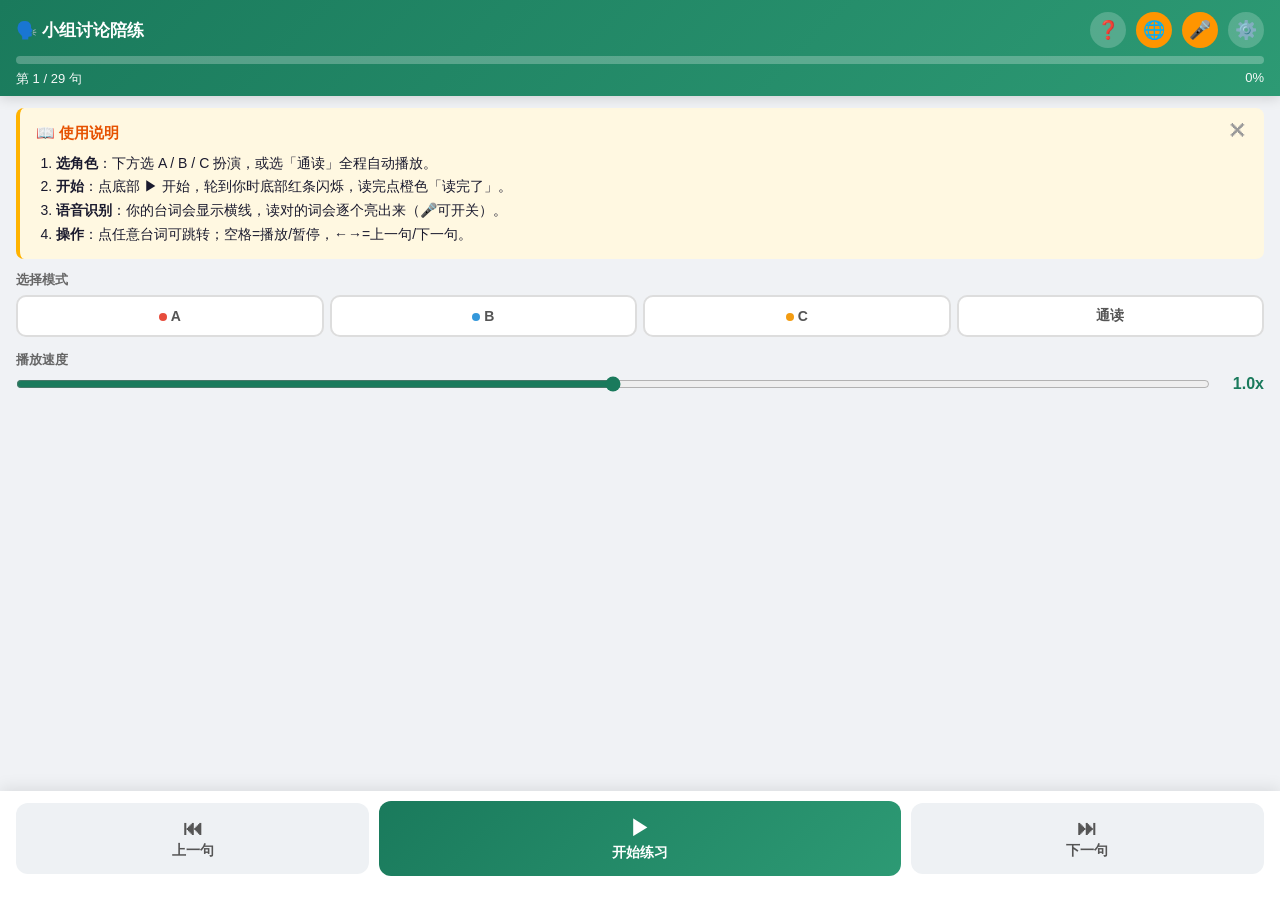
==== v2/index.html @ c680b276 "Add v2: speech recognition word reveal + Chinese translation + multi-file structure" ====
<!DOCTYPE html>
<html lang="zh-CN">
<head>
<meta charset="UTF-8">
<meta name="viewport" content="width=device-width, initial-scale=1.0, maximum-scale=1.0, user-scalable=no">
<meta name="apple-mobile-web-app-capable" content="yes">
<title>小组讨论陪练 - Plastic Pollution</title>
<link rel="stylesheet" href="css/style.css">
</head>
<body>

<!-- Header (sticky top, like Excel freeze) -->
<div class="header">
  <div class="header-top">
    <div class="header-title">🗣️ 小组讨论陪练</div>
    <div class="header-icons">
      <button class="icon-btn" id="guideBtn" title="使用说明">❓</button>
      <button class="icon-btn active" id="translateBtn" title="中文翻译">🌐</button>
      <button class="icon-btn active" id="speechToggleBtn" title="语音识别">🎤</button>
      <button class="icon-btn" id="settingsBtn" title="设置">⚙️</button>
    </div>
  </div>
  <div class="progress-bar"><div class="progress-fill" id="progressFill" style="width:0%"></div></div>
  <div class="progress-info">
    <span id="progressText">第 1 / 29 句</span>
    <span id="progressPercent">0%</span>
  </div>
</div>

<!-- Guide panel -->
<div class="guide-panel" id="guidePanel">
  <button class="guide-close" id="guideClose">✕</button>
  <h3>📖 使用说明</h3>
  <ol>
    <li><b>选角色</b>：下方选 A / B / C 扮演，或选「通读」全程自动播放。</li>
    <li><b>开始</b>：点底部 ▶ 开始，轮到你时底部红条闪烁，读完点橙色「读完了」。</li>
    <li><b>语音识别</b>：你的台词会显示横线，读对的词会逐个亮出来（🎤可开关）。</li>
    <li><b>操作</b>：点任意台词可跳转；空格=播放/暂停，←→=上一句/下一句。</li>
  </ol>
</div>

<!-- Controls -->
<div class="controls">
  <div class="control-label">选择模式</div>
  <div class="role-seg" id="roleSeg">
    <button class="seg-btn" data-role="Student A"><span class="dot" style="background:#e74c3c"></span>A</button>
    <button class="seg-btn" data-role="Student B"><span class="dot" style="background:#3498db"></span>B</button>
    <button class="seg-btn" data-role="Student C"><span class="dot" style="background:#f39c12"></span>C</button>
    <button class="seg-btn" data-role="ALL">通读</button>
  </div>
  <div class="control-label">播放速度</div>
  <div class="speed-row">
    <input type="range" id="speedRange" min="0.5" max="1.5" step="0.1" value="1.0">
    <span class="speed-val" id="speedVal">1.0x</span>
  </div>
</div>

<!-- Transcript -->
<div class="transcript" id="transcript"></div>

<!-- Bottom dock -->
<div class="dock">
  <div class="my-turn-bar" id="myTurnBar">
    🔴 轮到你了 — 请朗读上方台词
    <span class="speech-status" id="speechStatus" style="margin-left:8px"><span class="speech-dot"></span>识别中</span>
  </div>
  <div class="dock-buttons">
    <button class="dock-btn btn-secondary" id="prevBtn">
      <span class="btn-icon">⏮</span><span>上一句</span>
    </button>
    <button class="dock-btn btn-primary" id="playBtn">
      <span class="btn-icon">▶</span><span>开始练习</span>
    </button>
    <button class="dock-btn btn-secondary" id="nextBtn">
      <span class="btn-icon">⏭</span><span>下一句</span>
    </button>
  </div>
</div>

<!-- Settings modal -->
<div class="modal" id="settingsModal">
  <div class="modal-content">
    <h2>⚙️ 设置</h2>
    <label>音频文件路径</label>
    <input type="text" id="audioPathInput" value="audio/full_discussion.mp3" placeholder="audio/full_discussion.mp3">
    <div class="modal-actions">
      <button class="btn-cancel" id="settingsCancel">取消</button>
      <button class="btn-save" id="settingsSave">保存</button>
    </div>
  </div>
</div>

<!-- Stats modal -->
<div class="modal" id="statsModal">
  <div class="modal-content">
    <h2>🎉 练习完成！</h2>
    <div class="stats-grid">
      <div class="stat-card"><div class="stat-num" id="statTotal">29</div><div class="stat-label">总句数</div></div>
      <div class="stat-card"><div class="stat-num" id="statMine">0</div><div class="stat-label">本人台词</div></div>
      <div class="stat-card"><div class="stat-num" id="statTime">0:00</div><div class="stat-label">练习耗时</div></div>
      <div class="stat-card"><div class="stat-num" id="statRole">A</div><div class="stat-label">扮演角色</div></div>
    </div>
    <p class="stats-note" id="statsNote"></p>
    <div class="modal-actions">
      <button class="btn-cancel" id="statsClose">关闭</button>
      <button class="btn-save" id="statsRestart">🔄 再练一次</button>
    </div>
  </div>
</div>

<!-- Hidden silent audio for iOS silent mode unlock -->
<audio id="silentAudio" loop preload="auto"></audio>

<script>
// 0.5s silent WAV (16-bit mono 44100Hz) - unlocks iOS Playback audio session category
const SILENT_AUDIO_SRC = "[data-uri]";
</script>
<script src="js/config.js"></script>
<script src="js/audio.js"></script>
<script src="js/speech.js"></script>
<script src="js/app.js"></script>
</body>
</html>
---- v2/css/style.css ----
* { margin: 0; padding: 0; box-sizing: border-box; -webkit-tap-highlight-color: transparent; }
body {
  font-family: -apple-system, BlinkMacSystemFont, 'Segoe UI', Roboto, sans-serif;
  background: #f0f2f5; color: #1a1a2e; min-height: 100vh;
  padding-bottom: 180px; font-size: 16px;
}

/* Header - fixed top like Excel freeze */
.header {
  position: sticky; top: 0; z-index: 100;
  background: linear-gradient(135deg, #1a7a5c, #2d9a74);
  color: white; padding: 12px 16px 8px;
  box-shadow: 0 2px 12px rgba(0,0,0,0.15);
}
.header-top { display: flex; justify-content: space-between; align-items: center; margin-bottom: 8px; }
.header-title { font-size: 17px; font-weight: 700; display: flex; align-items: center; gap: 6px; }
.header-icons { display: flex; gap: 10px; }
.icon-btn {
  background: rgba(255,255,255,0.2); border: none; color: white;
  width: 36px; height: 36px; border-radius: 50%; font-size: 18px;
  cursor: pointer; display: flex; align-items: center; justify-content: center;
}
.icon-btn:active { background: rgba(255,255,255,0.35); }
.icon-btn.active { background: #ff9500; }

/* Progress bar */
.progress-bar { background: rgba(255,255,255,0.25); border-radius: 6px; height: 8px; overflow: hidden; margin-bottom: 6px; }
.progress-fill { height: 100%; background: #ffd700; border-radius: 6px; transition: width 0.3s; }
.progress-info { display: flex; justify-content: space-between; font-size: 13px; opacity: 0.95; }

/* Guide panel */
.guide-panel {
  background: #fff8e1; border-left: 4px solid #ffb300; margin: 12px 16px;
  padding: 12px 16px; border-radius: 8px; font-size: 14px; line-height: 1.7;
}
.guide-panel.collapsed { display: none; }
.guide-panel h3 { font-size: 15px; margin-bottom: 6px; color: #e65100; }
.guide-panel ol { padding-left: 20px; }
.guide-close { float: right; background: none; border: none; font-size: 20px; cursor: pointer; color: #999; }

/* Controls section */
.controls { padding: 0 16px; margin-bottom: 12px; }
.control-label { font-size: 13px; color: #666; margin-bottom: 6px; font-weight: 600; }

/* Role segmented control */
.role-seg { display: flex; gap: 6px; margin-bottom: 14px; }
.seg-btn {
  flex: 1; padding: 10px 4px; border: 2px solid #ddd; background: white;
  border-radius: 10px; font-size: 14px; font-weight: 600; cursor: pointer;
  transition: all 0.2s; color: #555;
}
.seg-btn .dot { display: inline-block; width: 8px; height: 8px; border-radius: 50%; margin-right: 4px; }
.seg-btn.active-A { border-color: #e74c3c; background: #fde8e6; color: #c0392b; }
.seg-btn.active-B { border-color: #3498db; background: #e8f4fd; color: #2980b9; }
.seg-btn.active-C { border-color: #f39c12; background: #fef5e7; color: #d68910; }
.seg-btn.active-ALL { border-color: #27ae60; background: #e8f8f0; color: #1e8449; }

/* Speed control */
.speed-row { display: flex; align-items: center; gap: 12px; margin-bottom: 14px; }
.speed-row input[type=range] { flex: 1; accent-color: #1a7a5c; }
.speed-val { font-weight: 700; color: #1a7a5c; min-width: 42px; text-align: right; }

/* Transcript */
.transcript { padding: 0 16px; }
.sentence {
  background: white; border-radius: 12px; padding: 14px 16px; margin-bottom: 10px;
  box-shadow: 0 1px 4px rgba(0,0,0,0.06); transition: all 0.3s; cursor: pointer;
  border: 2px solid transparent;
}
.sentence.played { opacity: 0.45; }
.sentence.current { border-color: #1a7a5c; box-shadow: 0 4px 16px rgba(26,122,92,0.2); opacity: 1; }
.sentence.my-turn { border-color: #ff9500; background: #fff8f0; }
.sentence-meta { display: flex; justify-content: space-between; align-items: center; margin-bottom: 8px; }
.role-tag { font-size: 12px; font-weight: 700; padding: 3px 10px; border-radius: 12px; }
.role-A { background: #fde8e6; color: #c0392b; }
.role-B { background: #e8f4fd; color: #2980b9; }
.role-C { background: #fef5e7; color: #d68910; }
.my-badge { background: #ff9500; color: white; padding: 1px 6px; border-radius: 8px; font-size: 10px; margin-left: 4px; }
.sentence-num { font-size: 12px; color: #999; }
.sentence-text { font-size: 15px; line-height: 1.65; color: #2c3e50; }

/* Chinese translation */
.sentence-zh {
  font-size: 13px; line-height: 1.6; color: #666; margin-top: 8px;
  padding-top: 8px; border-top: 1px dashed #ddd; display: none;
}
.show-zh .sentence-zh { display: block; }

/* Speech recognition word reveal */
.word-blank {
  display: inline-block; min-width: 20px; border-bottom: 2px solid #ccc;
  margin: 0 1px; text-align: center; color: transparent;
}
.word-revealed { color: #1a7a5c; border-bottom-color: transparent; font-weight: 600; }
.word-missed { color: #e74c3c; border-bottom-color: #e74c3c; text-decoration: line-through; }

/* Bottom dock */
.dock {
  position: fixed; bottom: 0; left: 0; right: 0; z-index: 200;
  background: white; padding: 10px 16px 24px; box-shadow: 0 -2px 16px rgba(0,0,0,0.1);
}
.my-turn-bar {
  background: linear-gradient(135deg, #ff9500, #ff6b00); color: white;
  padding: 10px 16px; border-radius: 10px; text-align: center;
  font-weight: 700; font-size: 16px; margin-bottom: 10px;
  animation: pulse 1.2s infinite; display: none;
}
.my-turn-bar.show { display: block; }
@keyframes pulse {
  0%, 100% { opacity: 1; transform: scale(1); }
  50% { opacity: 0.85; transform: scale(1.01); }
}
.dock-buttons { display: flex; gap: 10px; align-items: center; }
.dock-btn {
  flex: 1; padding: 14px 8px; border: none; border-radius: 12px;
  font-size: 14px; font-weight: 600; cursor: pointer; display: flex;
  flex-direction: column; align-items: center; gap: 2px; transition: all 0.15s;
}
.dock-btn:active { transform: scale(0.96); }
.dock-btn .btn-icon { font-size: 20px; }
.btn-secondary { background: #eef1f4; color: #555; }
.btn-primary { background: linear-gradient(135deg, #1a7a5c, #2d9a74); color: white; flex: 1.5; }
.btn-primary.my-turn-mode { background: linear-gradient(135deg, #ff9500, #ff6b00); }

/* Modal */
.modal {
  position: fixed; top: 0; left: 0; right: 0; bottom: 0; background: rgba(0,0,0,0.5);
  z-index: 300; display: none; align-items: center; justify-content: center; padding: 20px;
}
.modal.show { display: flex; }
.modal-content {
  background: white; border-radius: 16px; padding: 24px; width: 100%; max-width: 400px;
  max-height: 80vh; overflow-y: auto;
}
.modal-content h2 { font-size: 20px; margin-bottom: 16px; color: #1a1a2e; }
.modal-content label { display: block; font-size: 14px; color: #666; margin-bottom: 6px; }
.modal-content input[type=text] {
  width: 100%; padding: 10px 12px; border: 2px solid #ddd; border-radius: 8px;
  font-size: 15px; margin-bottom: 16px;
}
.modal-actions { display: flex; gap: 10px; }
.modal-actions button {
  flex: 1; padding: 12px; border: none; border-radius: 10px; font-size: 15px;
  font-weight: 600; cursor: pointer;
}
.btn-cancel { background: #eee; color: #666; }
.btn-save { background: #1a7a5c; color: white; }

/* Stats */
.stats-grid { display: grid; grid-template-columns: 1fr 1fr; gap: 12px; margin-bottom: 16px; }
.stat-card { background: #f8f9fa; border-radius: 10px; padding: 14px; text-align: center; }
.stat-num { font-size: 28px; font-weight: 800; color: #1a7a5c; }
.stat-label { font-size: 12px; color: #888; margin-top: 4px; }
.stats-note { font-size: 14px; color: #666; text-align: center; margin-bottom: 16px; line-height: 1.6; }

/* Speech status indicator */
.speech-status {
  display: inline-flex; align-items: center; gap: 6px; font-size: 12px;
  color: #ff9500; font-weight: 600;
}
.speech-dot {
  width: 8px; height: 8px; border-radius: 50%; background: #ff9500;
  animation: blink 1s infinite;
}
@keyframes blink { 0%, 100% { opacity: 1; } 50% { opacity: 0.3; } }
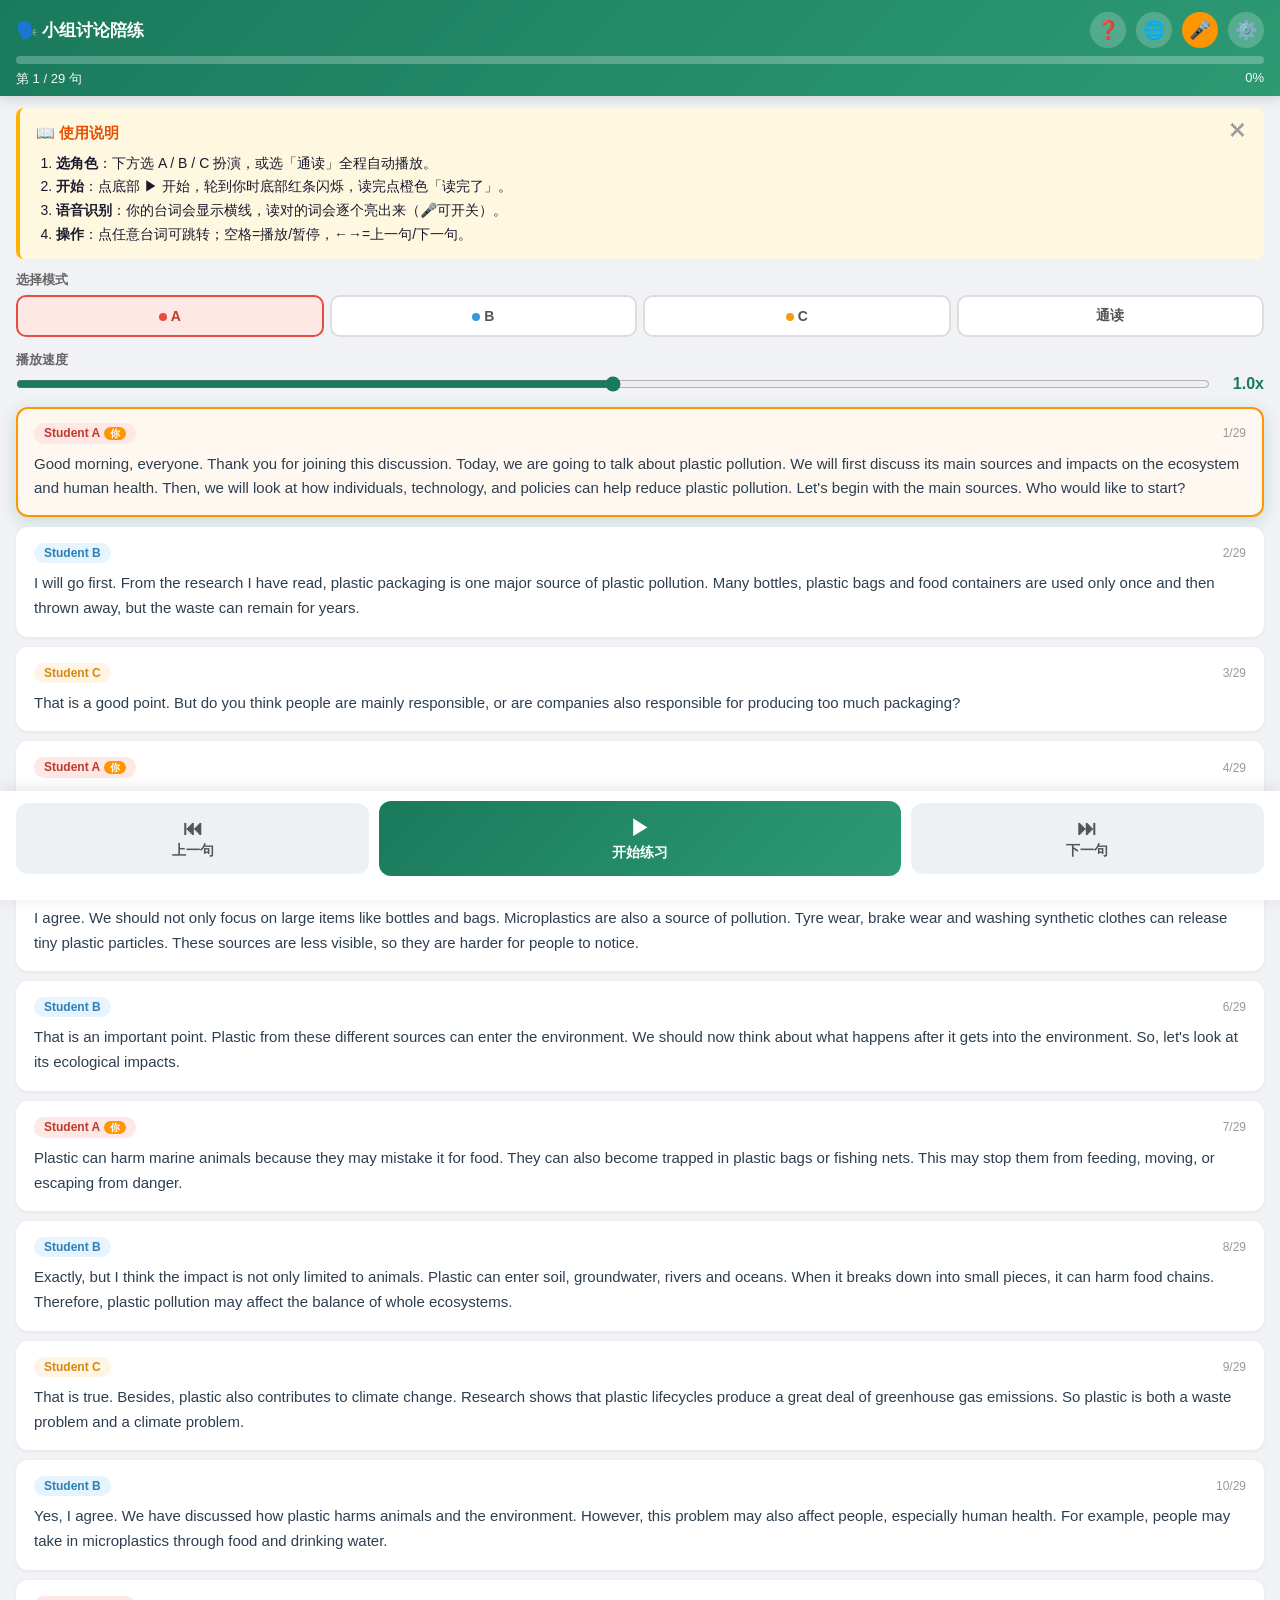
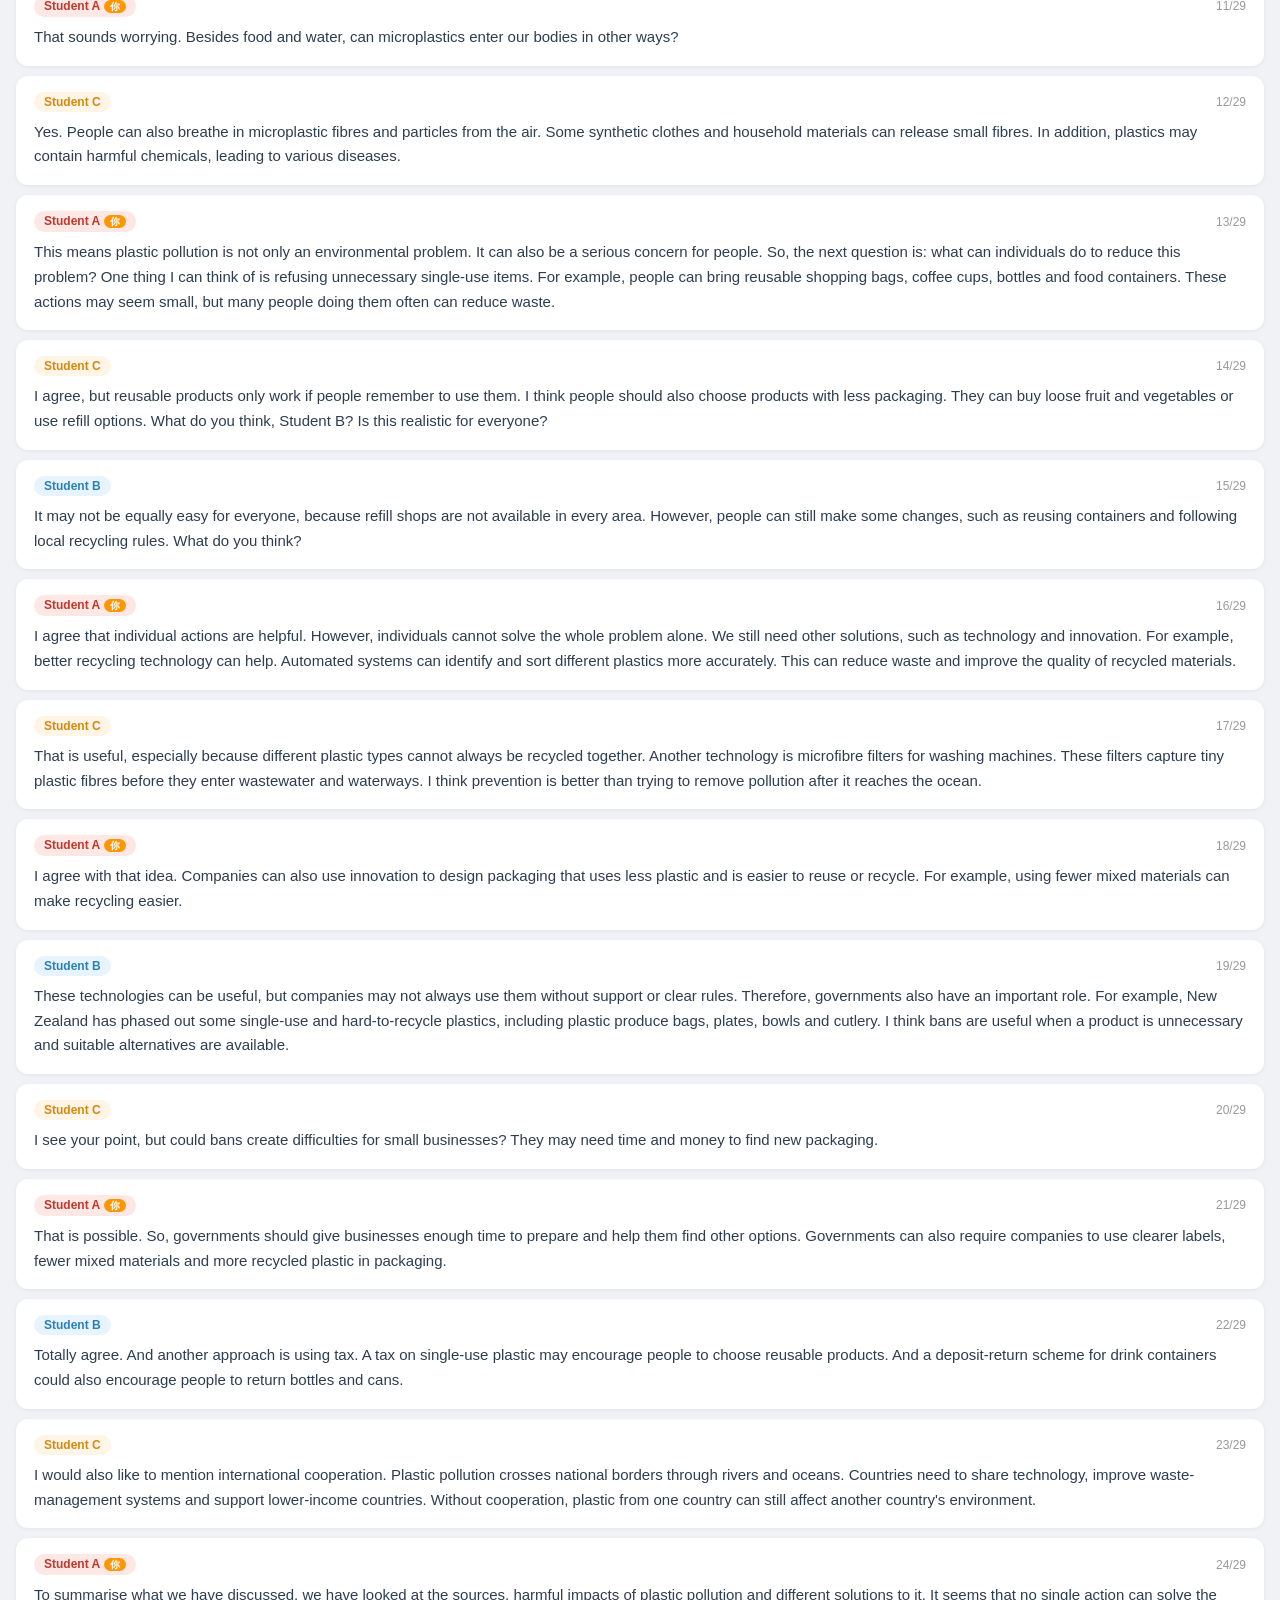
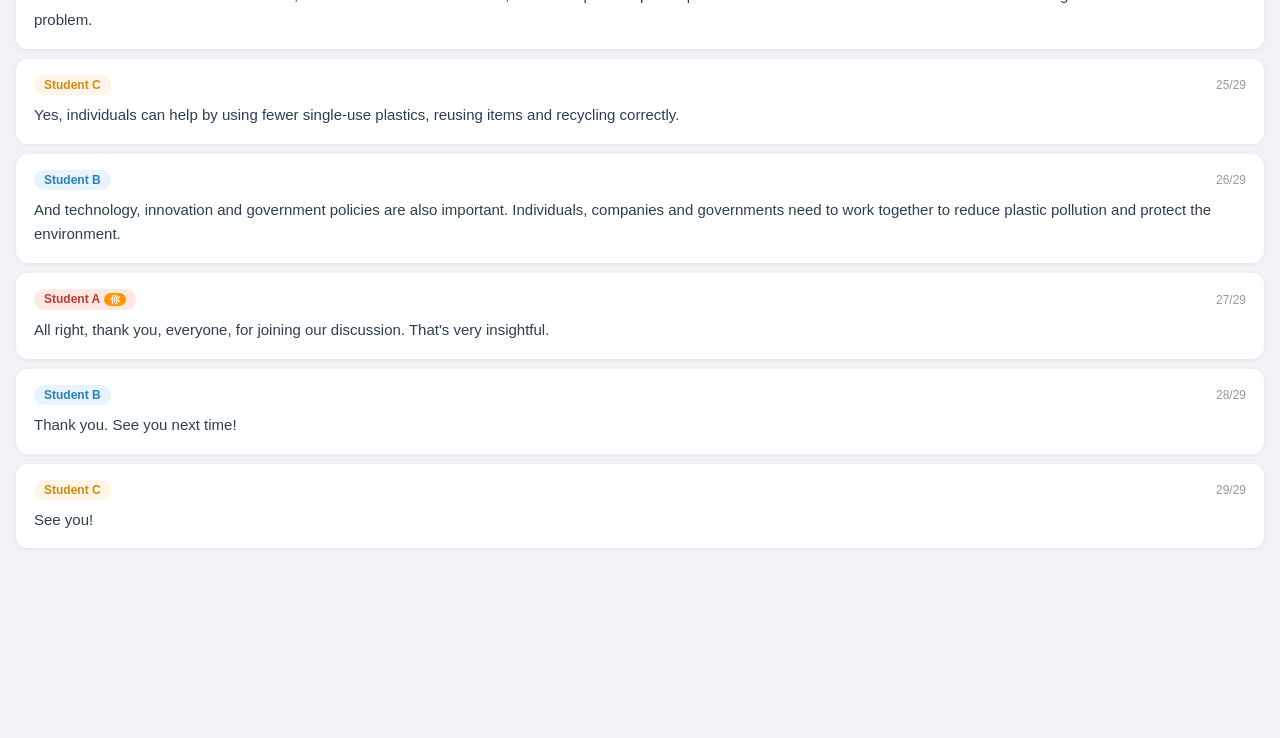
==== commit 1c6a9ff6: "Fix: move init to window.onload, ensure all scripts loaded before init" ====
--- a/v2/index.html
+++ b/v2/index.html
@@ -119,5 +119,18 @@
 <script src="js/audio.js"></script>
 <script src="js/speech.js"></script>
 <script src="js/app.js"></script>
+<script>
+window.addEventListener('load', function() {
+  try {
+    loadSettings();
+    initAudio('audio/full_discussion.mp3');
+    renderTranscript();
+    updateProgress();
+    updatePlayButton();
+  } catch(e) {
+    console.error('Init error:', e);
+  }
+});
+</script>
 </body>
 </html>
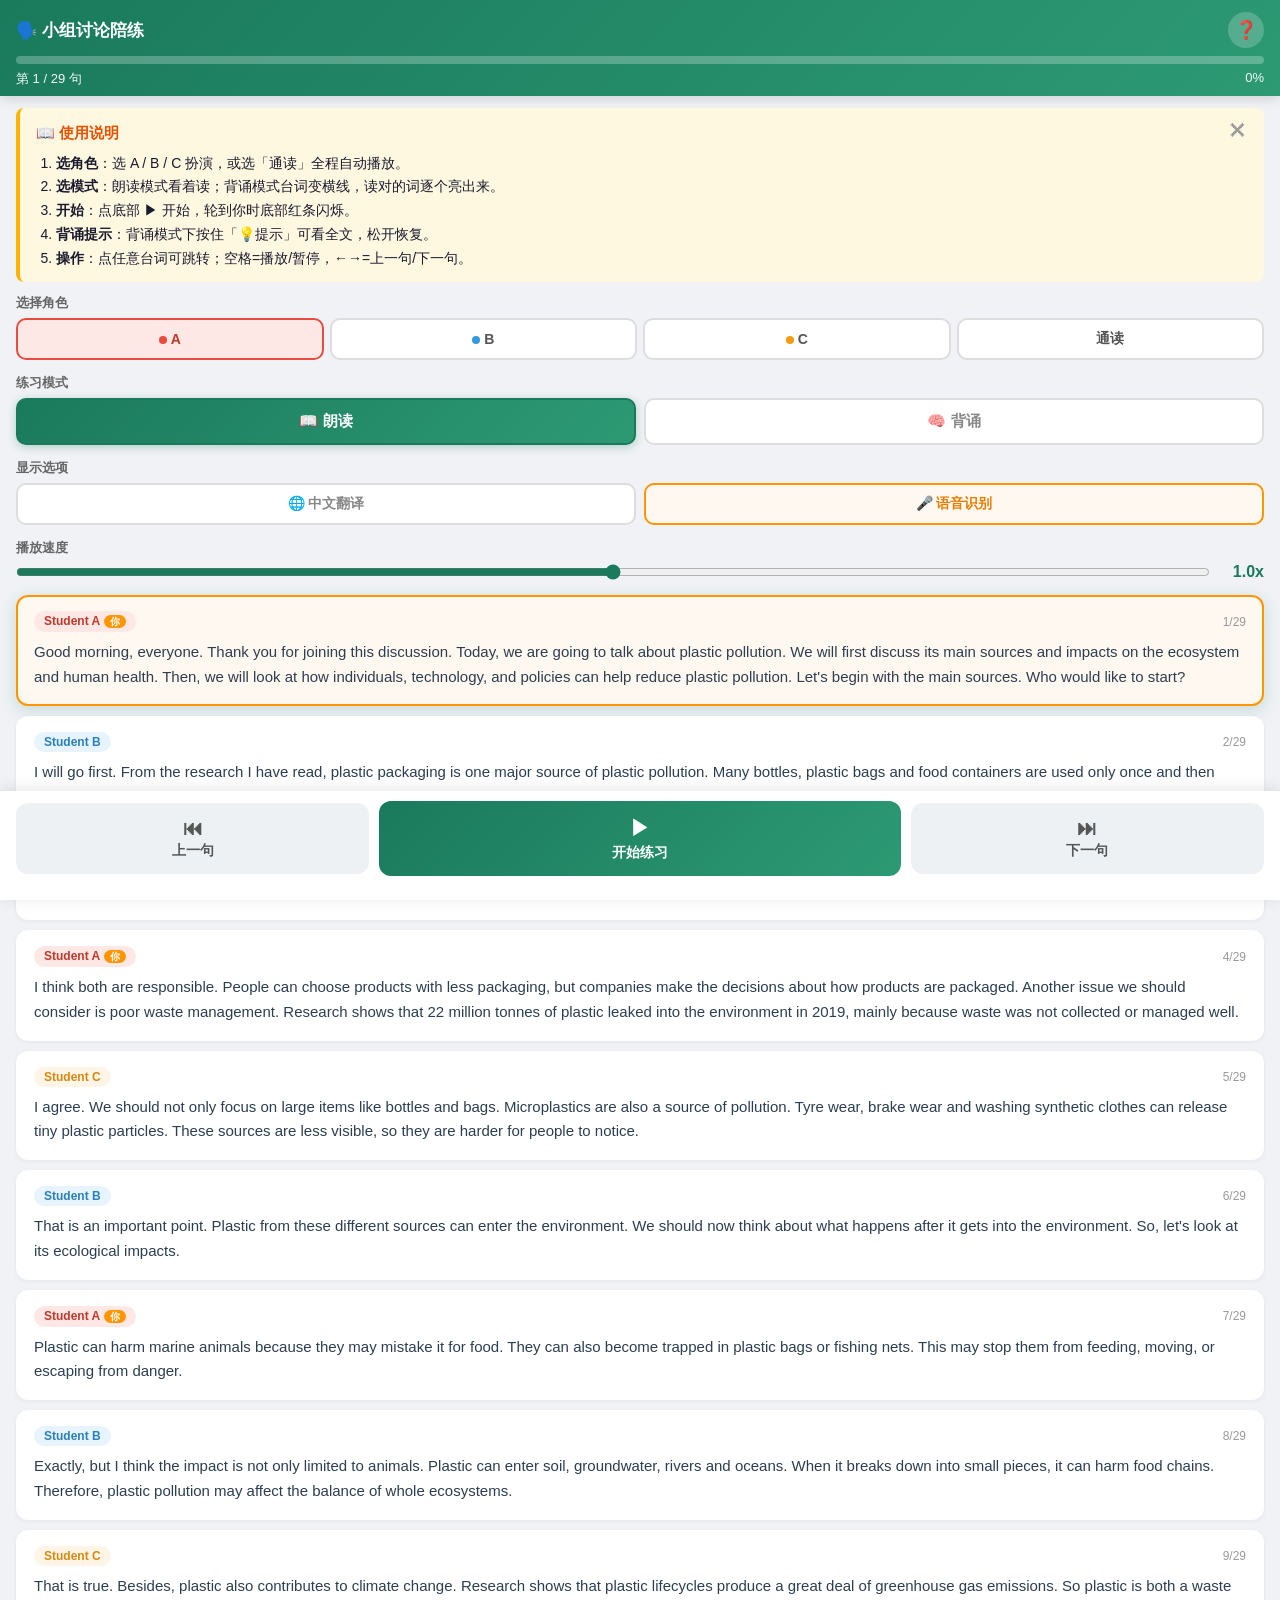
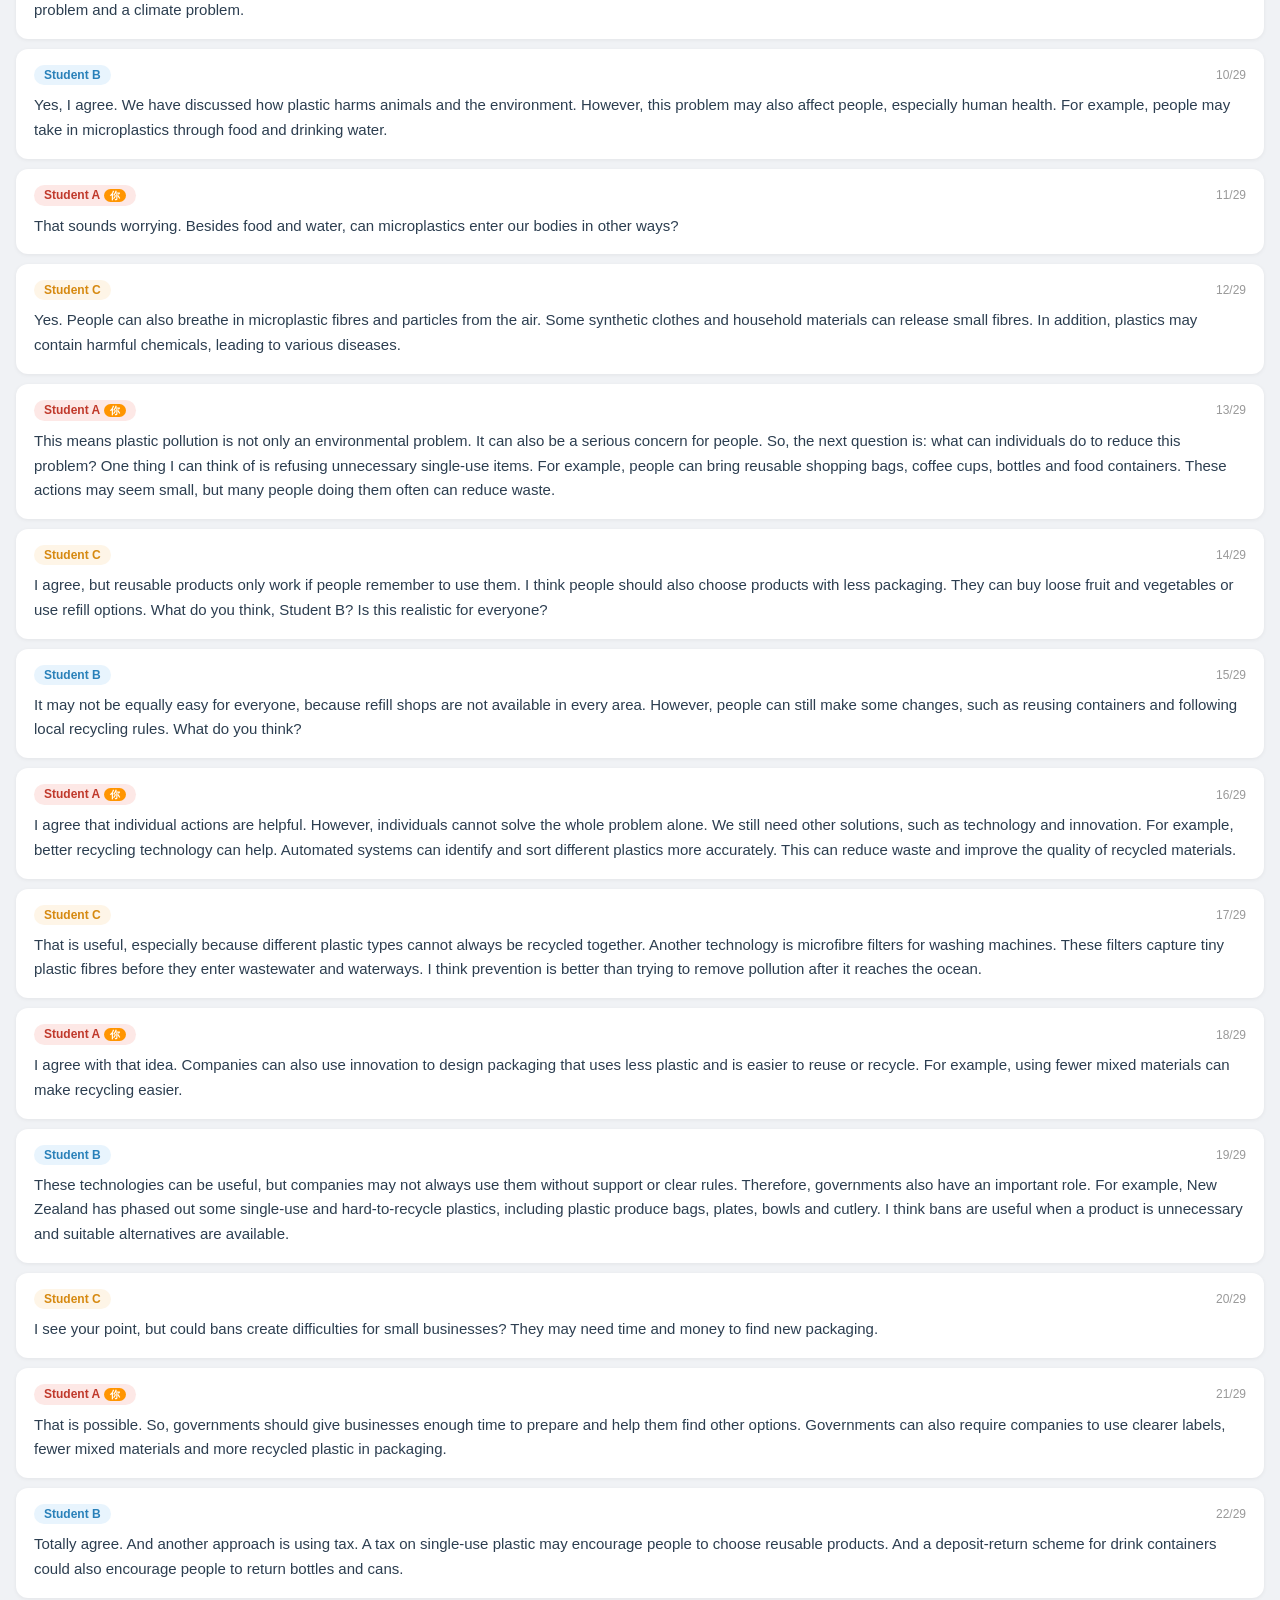
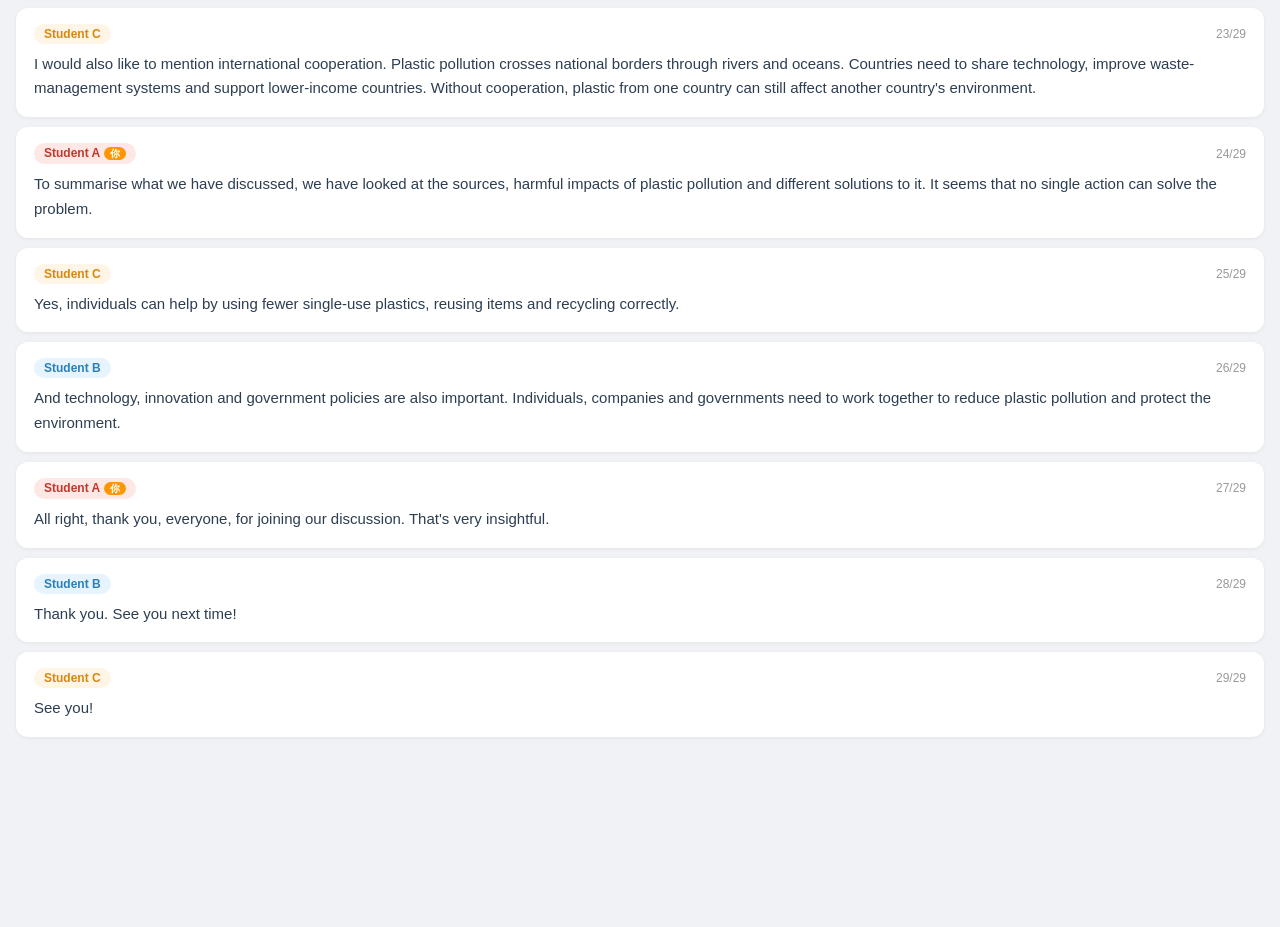
==== commit 162c2f70: "v2.1: read/recite modes, mic on-demand, translation toggle moved, fix silent mode audio" ====
--- a/v2/index.html
+++ b/v2/index.html
@@ -15,9 +15,6 @@
     <div class="header-title">🗣️ 小组讨论陪练</div>
     <div class="header-icons">
       <button class="icon-btn" id="guideBtn" title="使用说明">❓</button>
-      <button class="icon-btn active" id="translateBtn" title="中文翻译">🌐</button>
-      <button class="icon-btn active" id="speechToggleBtn" title="语音识别">🎤</button>
-      <button class="icon-btn" id="settingsBtn" title="设置">⚙️</button>
     </div>
   </div>
   <div class="progress-bar"><div class="progress-fill" id="progressFill" style="width:0%"></div></div>
@@ -32,22 +29,36 @@
   <button class="guide-close" id="guideClose">✕</button>
   <h3>📖 使用说明</h3>
   <ol>
-    <li><b>选角色</b>：下方选 A / B / C 扮演，或选「通读」全程自动播放。</li>
-    <li><b>开始</b>：点底部 ▶ 开始，轮到你时底部红条闪烁，读完点橙色「读完了」。</li>
-    <li><b>语音识别</b>：你的台词会显示横线，读对的词会逐个亮出来（🎤可开关）。</li>
+    <li><b>选角色</b>：选 A / B / C 扮演，或选「通读」全程自动播放。</li>
+    <li><b>选模式</b>：朗读模式看着读；背诵模式台词变横线，读对的词逐个亮出来。</li>
+    <li><b>开始</b>：点底部 ▶ 开始，轮到你时底部红条闪烁。</li>
+    <li><b>背诵提示</b>：背诵模式下按住「💡提示」可看全文，松开恢复。</li>
     <li><b>操作</b>：点任意台词可跳转；空格=播放/暂停，←→=上一句/下一句。</li>
   </ol>
 </div>
 
 <!-- Controls -->
 <div class="controls">
-  <div class="control-label">选择模式</div>
+  <div class="control-label">选择角色</div>
   <div class="role-seg" id="roleSeg">
     <button class="seg-btn" data-role="Student A"><span class="dot" style="background:#e74c3c"></span>A</button>
     <button class="seg-btn" data-role="Student B"><span class="dot" style="background:#3498db"></span>B</button>
     <button class="seg-btn" data-role="Student C"><span class="dot" style="background:#f39c12"></span>C</button>
     <button class="seg-btn" data-role="ALL">通读</button>
   </div>
+
+  <div class="control-label">练习模式</div>
+  <div class="mode-seg" id="modeSeg">
+    <button class="mode-btn active" data-mode="read">📖 朗读</button>
+    <button class="mode-btn" data-mode="recite">🧠 背诵</button>
+  </div>
+
+  <div class="control-label">显示选项</div>
+  <div class="toggle-row">
+    <button class="toggle-btn" id="translateBtn">🌐 中文翻译</button>
+    <button class="toggle-btn active" id="speechToggleBtn">🎤 语音识别</button>
+  </div>
+
   <div class="control-label">播放速度</div>
   <div class="speed-row">
     <input type="range" id="speedRange" min="0.5" max="1.5" step="0.1" value="1.0">
@@ -61,7 +72,7 @@
 <!-- Bottom dock -->
 <div class="dock">
   <div class="my-turn-bar" id="myTurnBar">
-    🔴 轮到你了 — 请朗读上方台词
+    <span id="myTurnText">🔴 轮到你了</span>
     <span class="speech-status" id="speechStatus" style="margin-left:8px"><span class="speech-dot"></span>识别中</span>
   </div>
   <div class="dock-buttons">
@@ -74,19 +85,6 @@
     <button class="dock-btn btn-secondary" id="nextBtn">
       <span class="btn-icon">⏭</span><span>下一句</span>
     </button>
-  </div>
-</div>
-
-<!-- Settings modal -->
-<div class="modal" id="settingsModal">
-  <div class="modal-content">
-    <h2>⚙️ 设置</h2>
-    <label>音频文件路径</label>
-    <input type="text" id="audioPathInput" value="audio/full_discussion.mp3" placeholder="audio/full_discussion.mp3">
-    <div class="modal-actions">
-      <button class="btn-cancel" id="settingsCancel">取消</button>
-      <button class="btn-save" id="settingsSave">保存</button>
-    </div>
   </div>
 </div>
 
@@ -113,7 +111,7 @@
 
 <script>
 // 0.5s silent WAV (16-bit mono 44100Hz) - unlocks iOS Playback audio session category
-const SILENT_AUDIO_SRC = "[data-uri]";
+const SILENT_AUDIO_SRC = "[data-uri]";
 </script>
 <script src="js/config.js"></script>
 <script src="js/audio.js"></script>
--- a/v2/css/style.css
+++ b/v2/css/style.css
@@ -54,6 +54,29 @@
 .seg-btn.active-B { border-color: #3498db; background: #e8f4fd; color: #2980b9; }
 .seg-btn.active-C { border-color: #f39c12; background: #fef5e7; color: #d68910; }
 .seg-btn.active-ALL { border-color: #27ae60; background: #e8f8f0; color: #1e8449; }
+
+/* Practice mode (read/recite) */
+.mode-seg { display: flex; gap: 8px; margin-bottom: 14px; }
+.mode-btn {
+  flex: 1; padding: 12px 8px; border: 2px solid #ddd; background: white;
+  border-radius: 10px; font-size: 15px; font-weight: 600; cursor: pointer;
+  transition: all 0.2s; color: #888;
+}
+.mode-btn.active {
+  border-color: #1a7a5c; background: linear-gradient(135deg, #1a7a5c, #2d9a74);
+  color: white; box-shadow: 0 2px 8px rgba(26,122,92,0.3);
+}
+
+/* Toggle buttons (translation / speech) */
+.toggle-row { display: flex; gap: 8px; margin-bottom: 14px; }
+.toggle-btn {
+  flex: 1; padding: 10px 8px; border: 2px solid #ddd; background: white;
+  border-radius: 10px; font-size: 14px; font-weight: 600; cursor: pointer;
+  transition: all 0.2s; color: #888;
+}
+.toggle-btn.active {
+  border-color: #ff9500; background: #fff8f0; color: #e67e00;
+}
 
 /* Speed control */
 .speed-row { display: flex; align-items: center; gap: 12px; margin-bottom: 14px; }
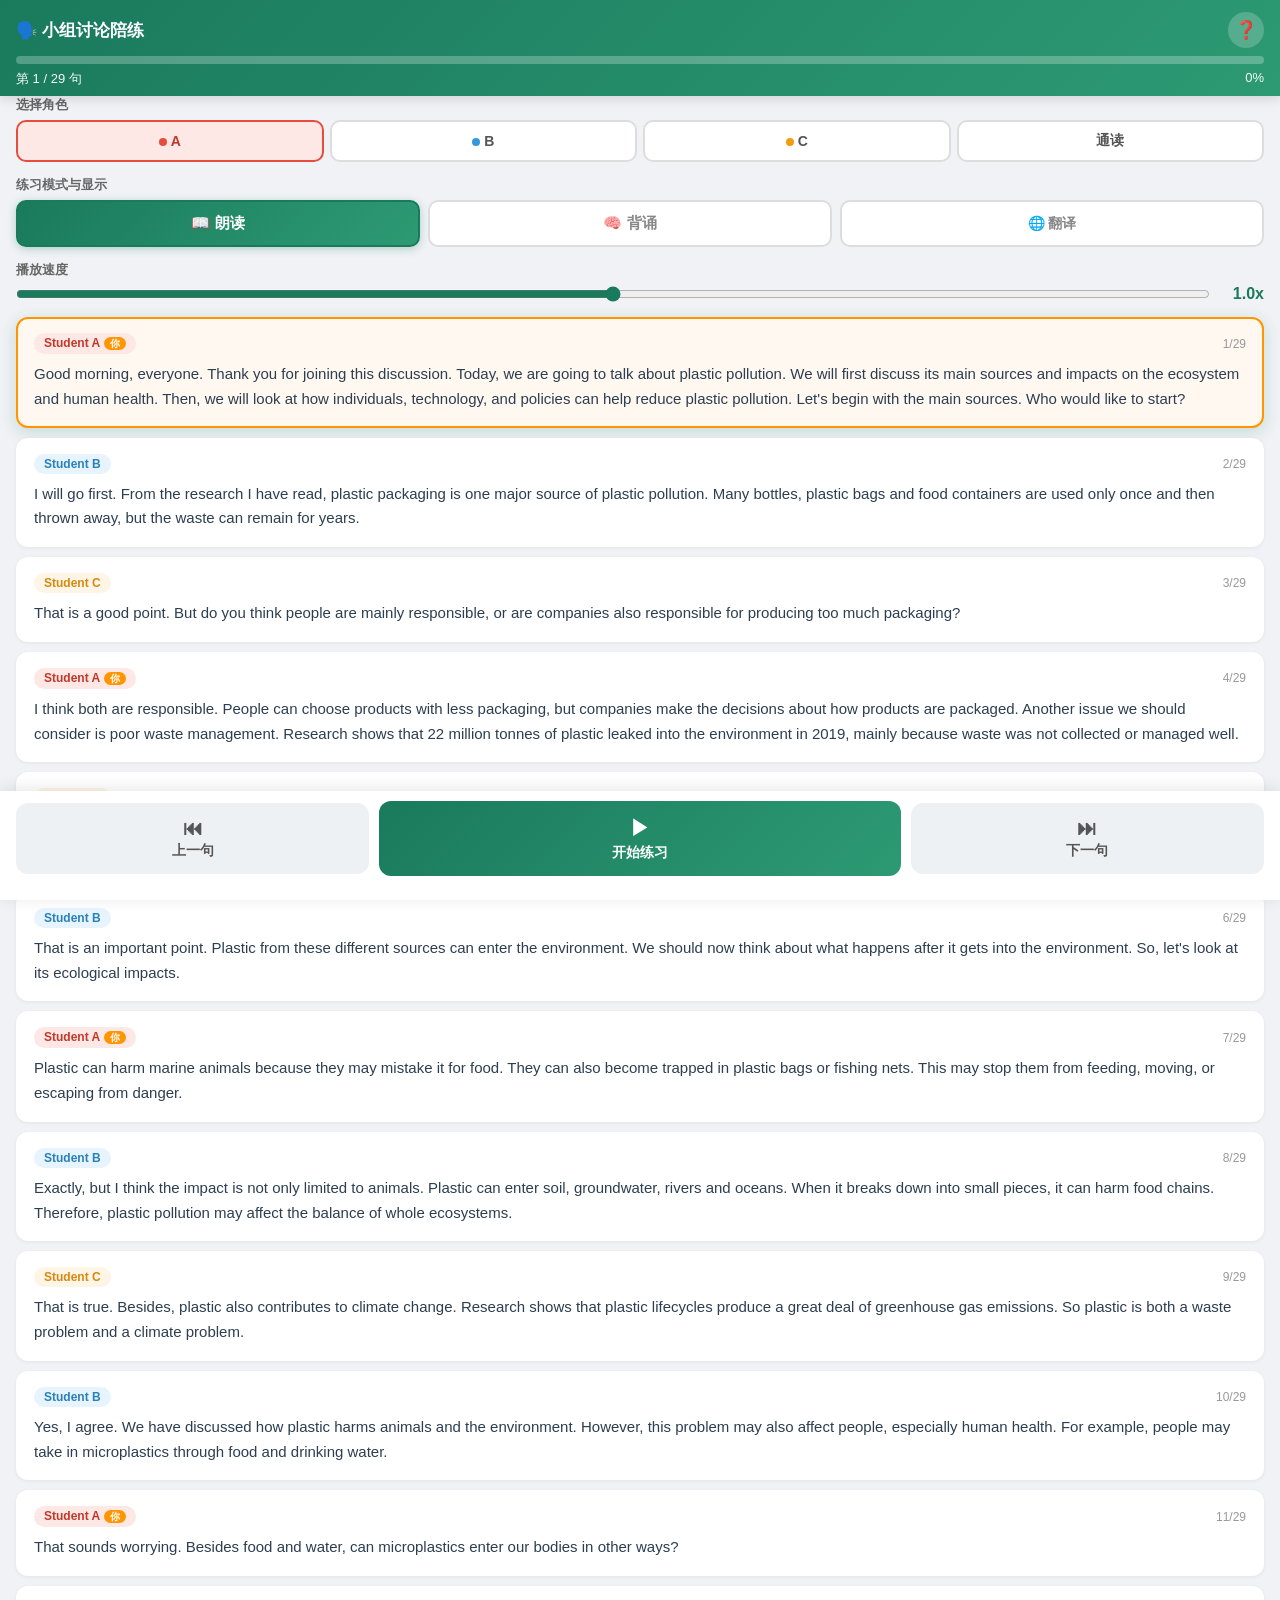
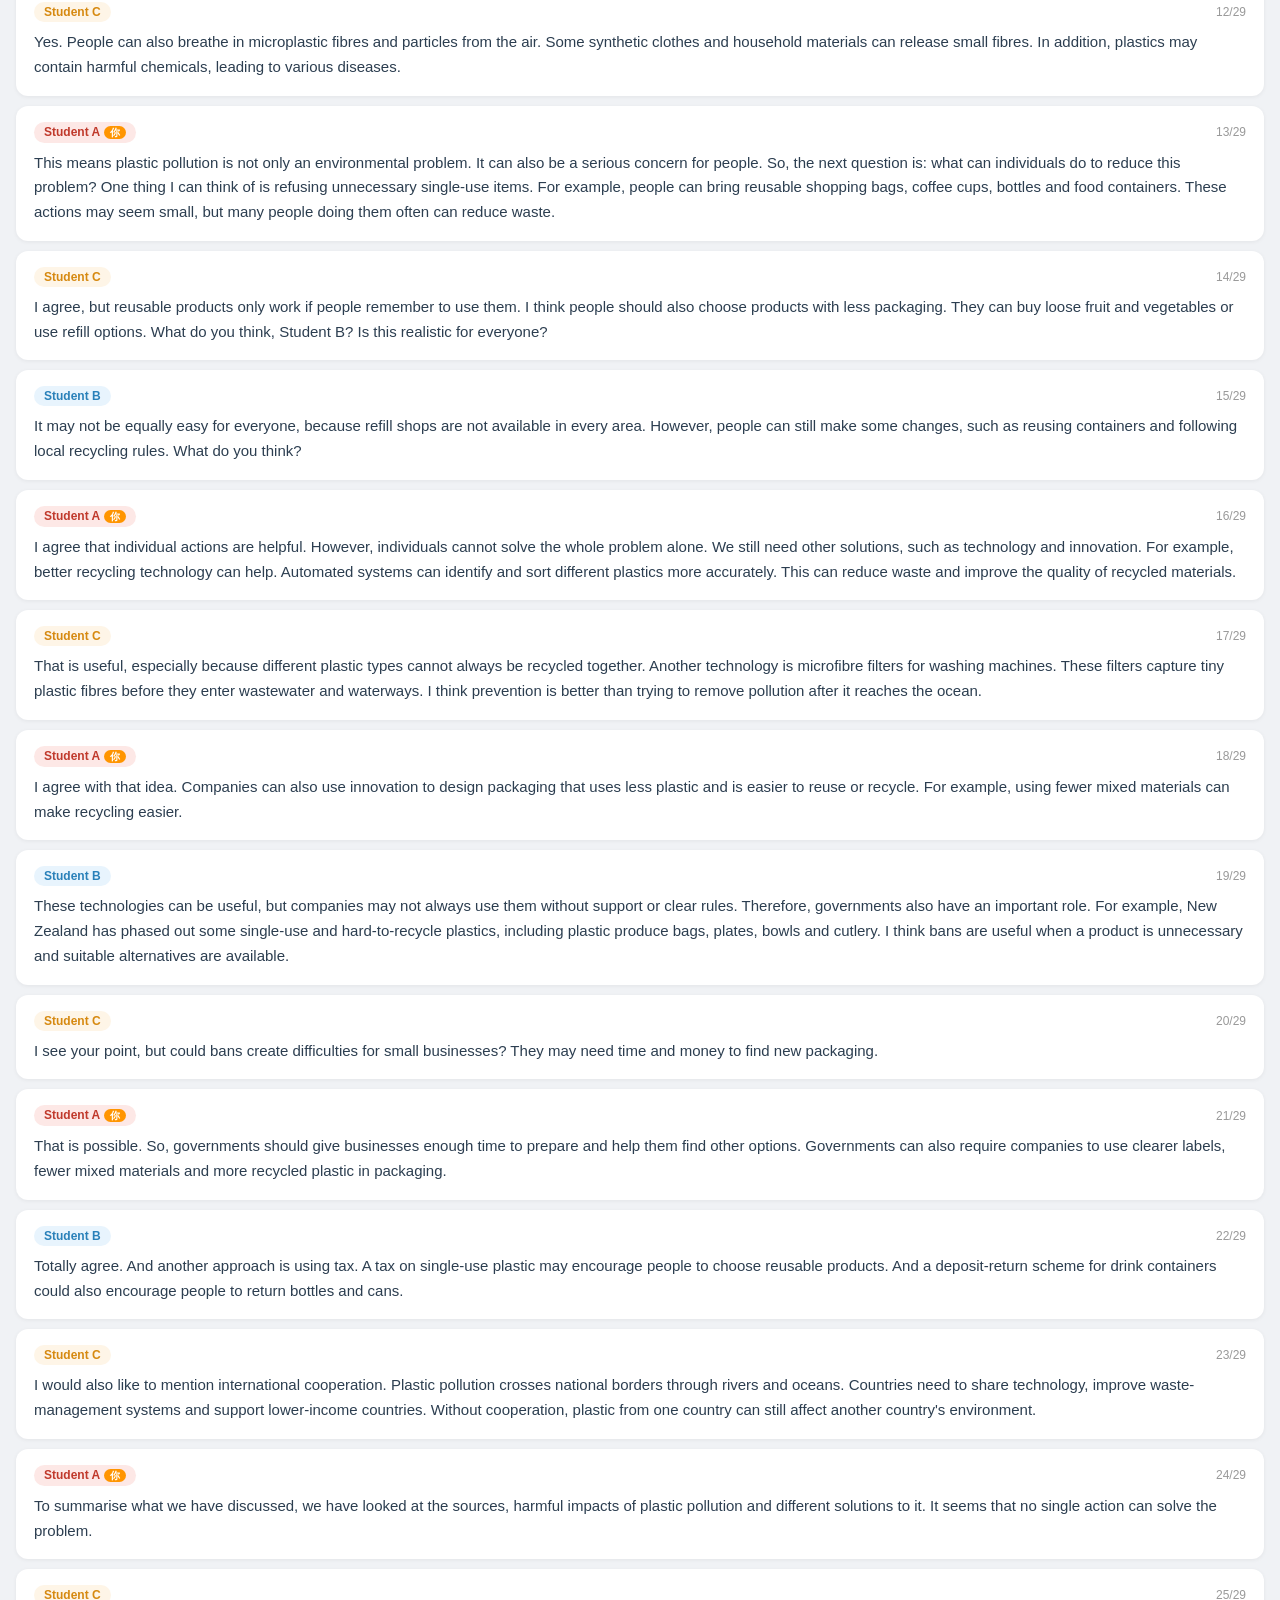
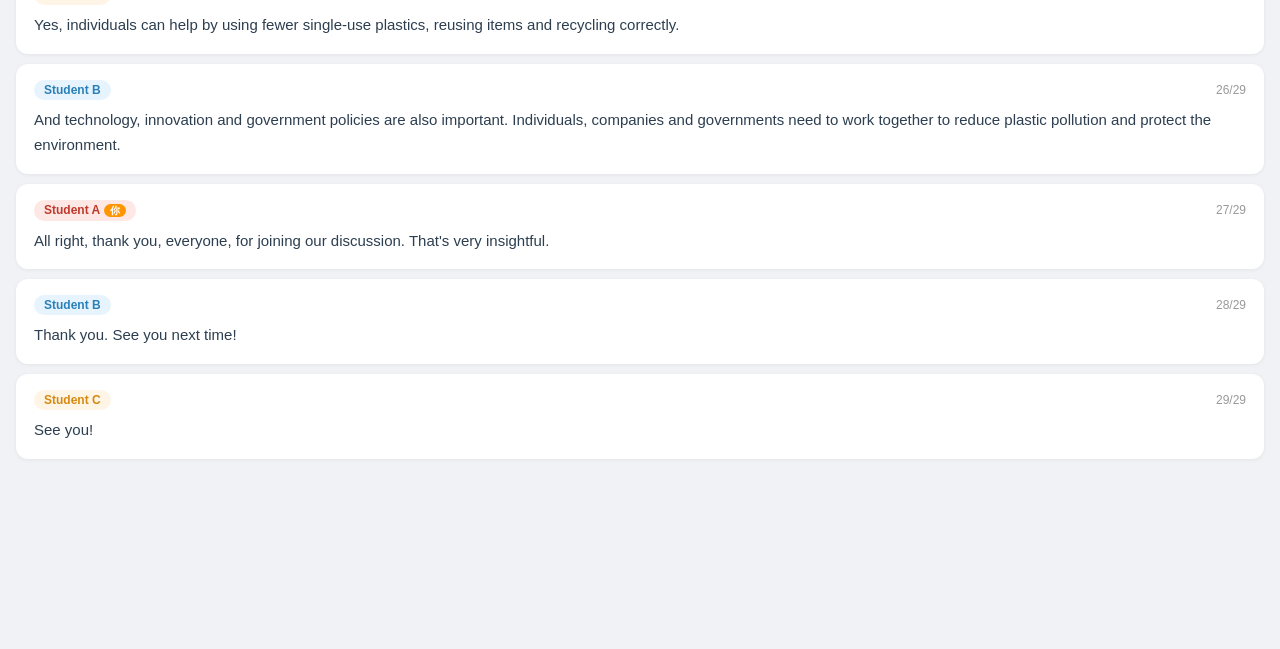
==== commit d67ef158: "v2.2: remove speech toggle, translation same row as mode, guide modal instead of inline panel" ====
--- a/v2/index.html
+++ b/v2/index.html
@@ -24,19 +24,6 @@
   </div>
 </div>
 
-<!-- Guide panel -->
-<div class="guide-panel" id="guidePanel">
-  <button class="guide-close" id="guideClose">✕</button>
-  <h3>📖 使用说明</h3>
-  <ol>
-    <li><b>选角色</b>：选 A / B / C 扮演，或选「通读」全程自动播放。</li>
-    <li><b>选模式</b>：朗读模式看着读；背诵模式台词变横线，读对的词逐个亮出来。</li>
-    <li><b>开始</b>：点底部 ▶ 开始，轮到你时底部红条闪烁。</li>
-    <li><b>背诵提示</b>：背诵模式下按住「💡提示」可看全文，松开恢复。</li>
-    <li><b>操作</b>：点任意台词可跳转；空格=播放/暂停，←→=上一句/下一句。</li>
-  </ol>
-</div>
-
 <!-- Controls -->
 <div class="controls">
   <div class="control-label">选择角色</div>
@@ -47,16 +34,13 @@
     <button class="seg-btn" data-role="ALL">通读</button>
   </div>
 
-  <div class="control-label">练习模式</div>
-  <div class="mode-seg" id="modeSeg">
-    <button class="mode-btn active" data-mode="read">📖 朗读</button>
-    <button class="mode-btn" data-mode="recite">🧠 背诵</button>
-  </div>
-
-  <div class="control-label">显示选项</div>
-  <div class="toggle-row">
-    <button class="toggle-btn" id="translateBtn">🌐 中文翻译</button>
-    <button class="toggle-btn active" id="speechToggleBtn">🎤 语音识别</button>
+  <div class="control-label">练习模式与显示</div>
+  <div class="mode-translate-row">
+    <div class="mode-seg" id="modeSeg">
+      <button class="mode-btn active" data-mode="read">📖 朗读</button>
+      <button class="mode-btn" data-mode="recite">🧠 背诵</button>
+    </div>
+    <button class="toggle-btn" id="translateBtn">🌐 翻译</button>
   </div>
 
   <div class="control-label">播放速度</div>
@@ -85,6 +69,24 @@
     <button class="dock-btn btn-secondary" id="nextBtn">
       <span class="btn-icon">⏭</span><span>下一句</span>
     </button>
+  </div>
+</div>
+
+<!-- Guide modal -->
+<div class="modal" id="guideModal">
+  <div class="modal-content">
+    <h2>📖 使用说明</h2>
+    <ol style="padding-left:20px;line-height:1.8;font-size:14px;color:#444;">
+      <li><b>选角色</b>：选 A / B / C 扮演，或选「通读」全程自动播放。</li>
+      <li><b>选模式</b>：朗读模式看着读；背诵模式台词变横线，读对的词逐个亮出来，全对自动继续。</li>
+      <li><b>开始</b>：点底部 ▶ 开始，轮到你时底部红条闪烁。</li>
+      <li><b>背诵提示</b>：背诵模式下按住「💡提示」可看全文，松开恢复（已识别的词不消失）。</li>
+      <li><b>中文翻译</b>：点「🌐翻译」开关，每句英文下面显示中文。</li>
+      <li><b>操作</b>：点任意台词可跳转；空格=播放/暂停，←→=上一句/下一句。</li>
+    </ol>
+    <div class="modal-actions" style="margin-top:20px;">
+      <button class="btn-save" id="guideClose" style="flex:1;">知道了</button>
+    </div>
   </div>
 </div>
 
--- a/v2/css/style.css
+++ b/v2/css/style.css
@@ -66,6 +66,13 @@
   border-color: #1a7a5c; background: linear-gradient(135deg, #1a7a5c, #2d9a74);
   color: white; box-shadow: 0 2px 8px rgba(26,122,92,0.3);
 }
+
+/* Mode + translation same row */
+.mode-translate-row {
+  display: flex; gap: 8px; margin-bottom: 14px; align-items: stretch;
+}
+.mode-translate-row .mode-seg { flex: 2; margin-bottom: 0; }
+.mode-translate-row .toggle-btn { flex: 1; padding: 10px 6px; font-size: 14px; display: flex; align-items: center; justify-content: center; }
 
 /* Toggle buttons (translation / speech) */
 .toggle-row { display: flex; gap: 8px; margin-bottom: 14px; }
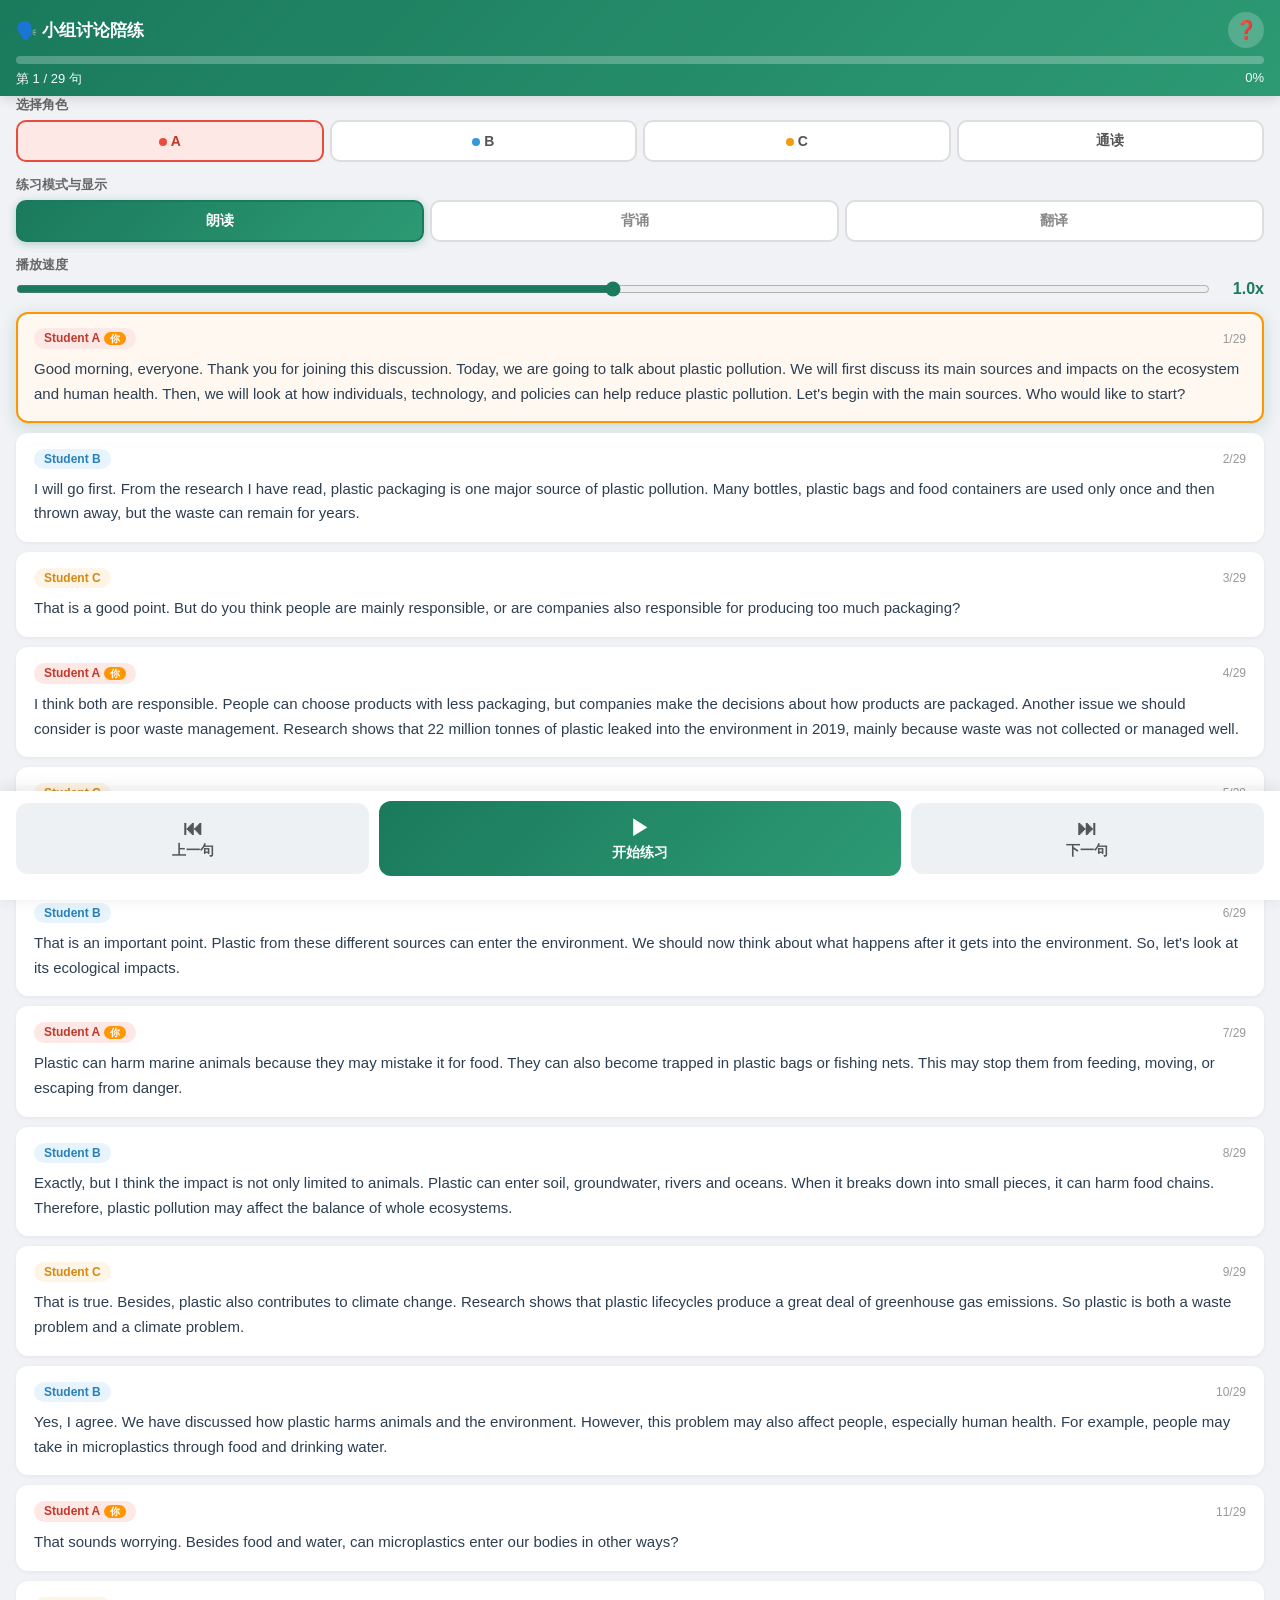
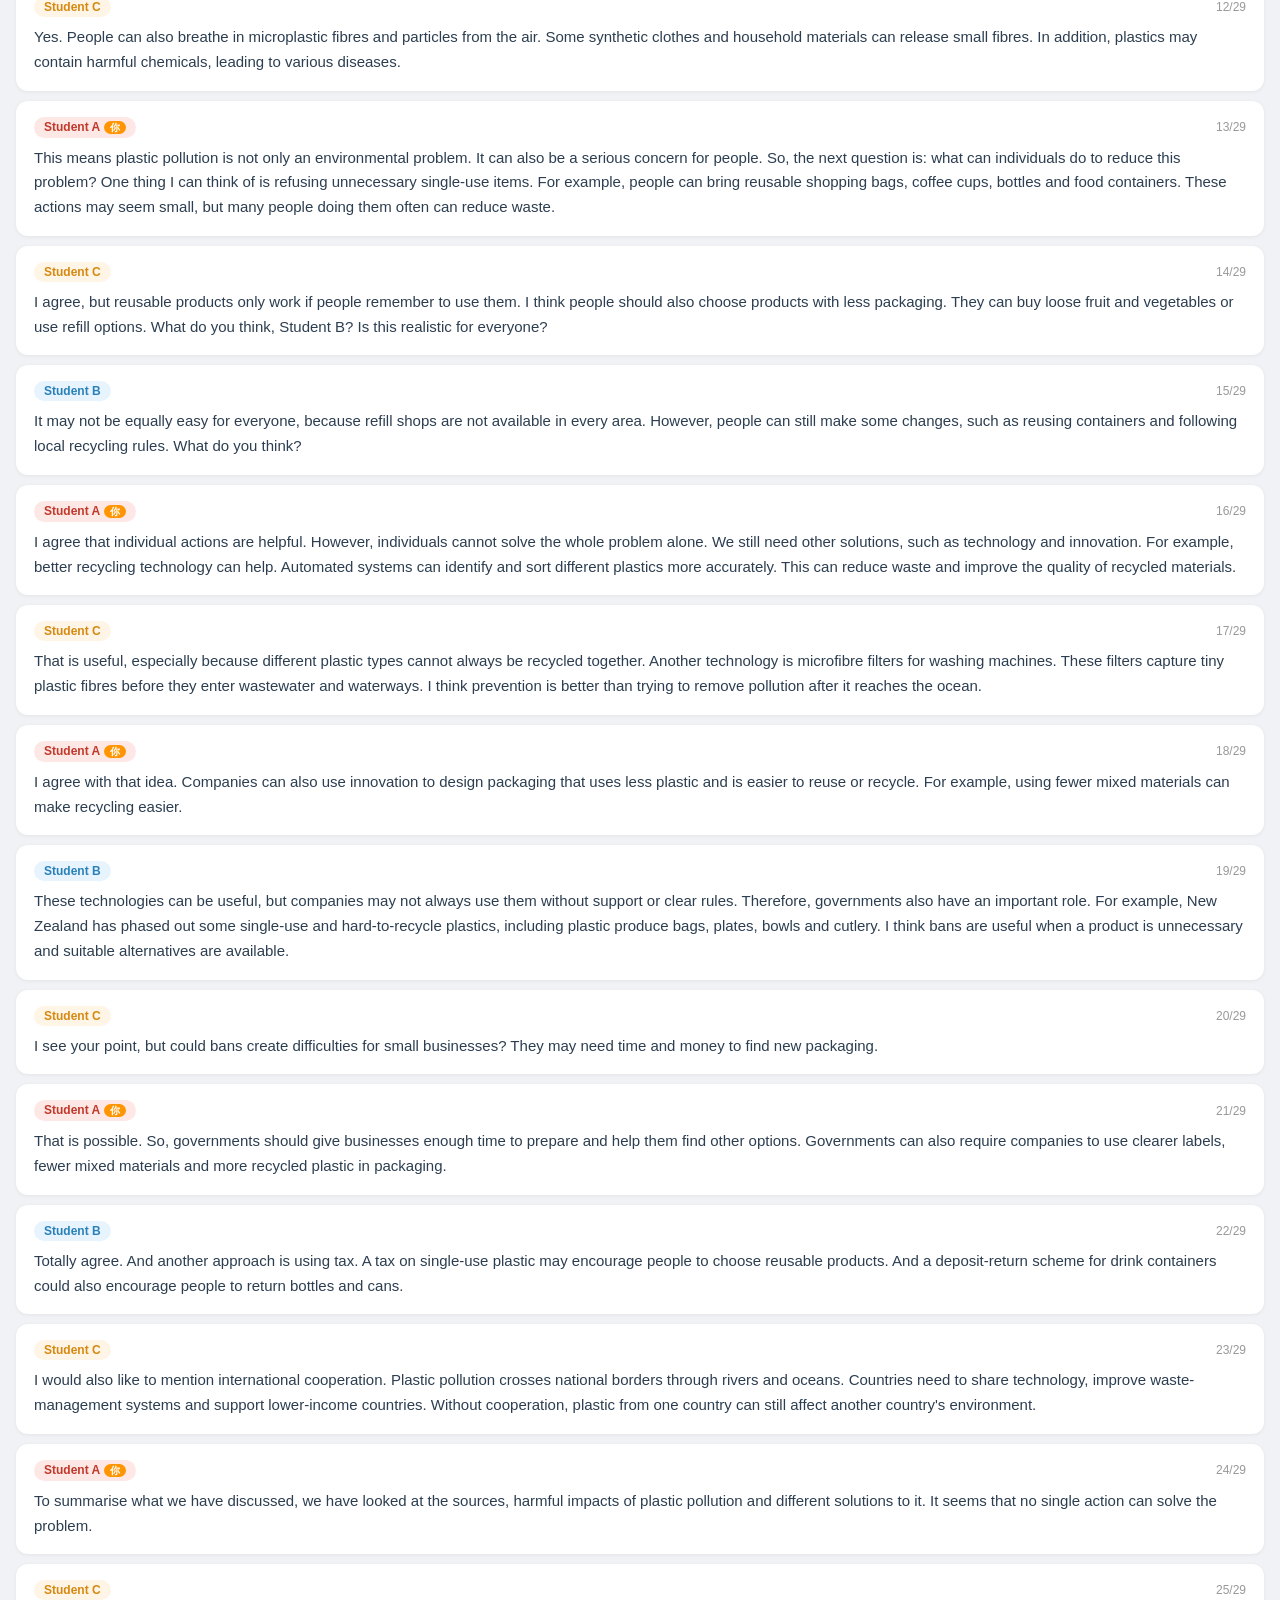
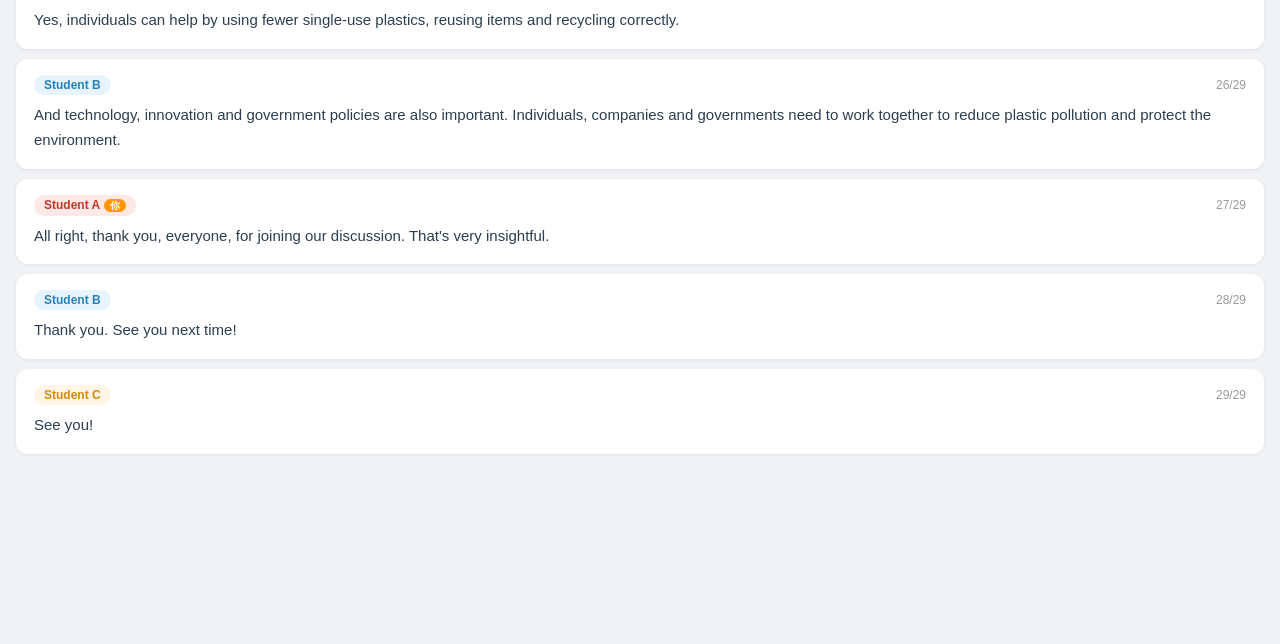
==== commit 136fc9e9: "v2.4: remove touch events (use mouse events only), simplify button text, force flex layout" ====
--- a/v2/index.html
+++ b/v2/index.html
@@ -5,7 +5,7 @@
 <meta name="viewport" content="width=device-width, initial-scale=1.0, maximum-scale=1.0, user-scalable=no">
 <meta name="apple-mobile-web-app-capable" content="yes">
 <title>小组讨论陪练 - Plastic Pollution</title>
-<link rel="stylesheet" href="css/style.css">
+<link rel="stylesheet" href="css/style.css?v=2.3">
 </head>
 <body>
 
@@ -37,10 +37,10 @@
   <div class="control-label">练习模式与显示</div>
   <div class="mode-translate-row">
     <div class="mode-seg" id="modeSeg">
-      <button class="mode-btn active" data-mode="read">📖 朗读</button>
-      <button class="mode-btn" data-mode="recite">🧠 背诵</button>
+      <button class="mode-btn active" data-mode="read">朗读</button>
+      <button class="mode-btn" data-mode="recite">背诵</button>
     </div>
-    <button class="toggle-btn" id="translateBtn">🌐 翻译</button>
+    <button class="toggle-btn" id="translateBtn">翻译</button>
   </div>
 
   <div class="control-label">播放速度</div>
--- a/v2/css/style.css
+++ b/v2/css/style.css
@@ -69,10 +69,39 @@
 
 /* Mode + translation same row */
 .mode-translate-row {
-  display: flex; gap: 8px; margin-bottom: 14px; align-items: stretch;
-}
-.mode-translate-row .mode-seg { flex: 2; margin-bottom: 0; }
-.mode-translate-row .toggle-btn { flex: 1; padding: 10px 6px; font-size: 14px; display: flex; align-items: center; justify-content: center; }
+  display: flex !important;
+  flex-wrap: nowrap !important;
+  gap: 6px;
+  margin-bottom: 14px;
+  align-items: stretch;
+  width: 100%;
+}
+.mode-translate-row .mode-seg {
+  flex: 2 1 0 !important;
+  margin-bottom: 0 !important;
+  min-width: 0 !important;
+  gap: 6px;
+  display: flex;
+}
+.mode-translate-row .mode-btn {
+  flex: 1 1 0 !important;
+  padding: 10px 2px;
+  font-size: 14px;
+  white-space: nowrap;
+  overflow: hidden;
+  min-width: 0;
+}
+.mode-translate-row .toggle-btn {
+  flex: 1 1 0 !important;
+  padding: 10px 2px;
+  font-size: 14px;
+  white-space: nowrap;
+  overflow: hidden;
+  min-width: 0 !important;
+  display: flex;
+  align-items: center;
+  justify-content: center;
+}
 
 /* Toggle buttons (translation / speech) */
 .toggle-row { display: flex; gap: 8px; margin-bottom: 14px; }
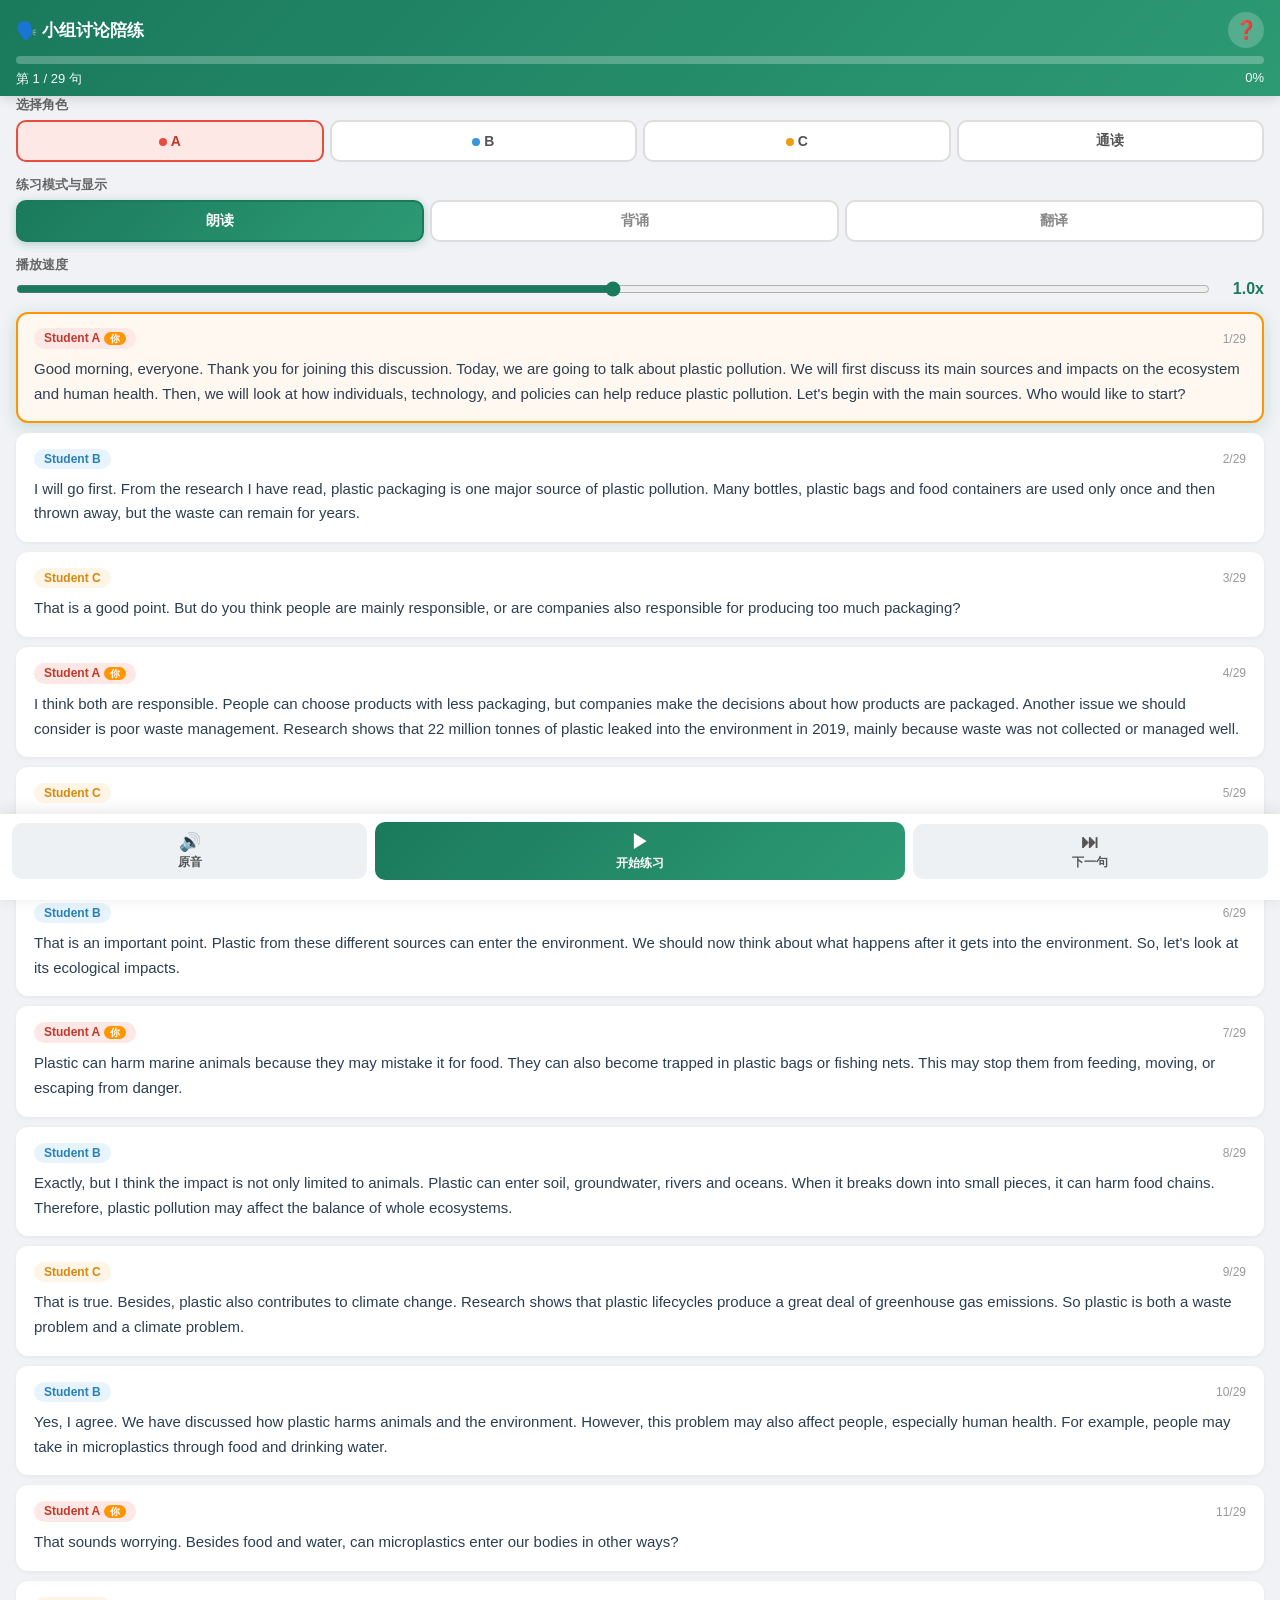
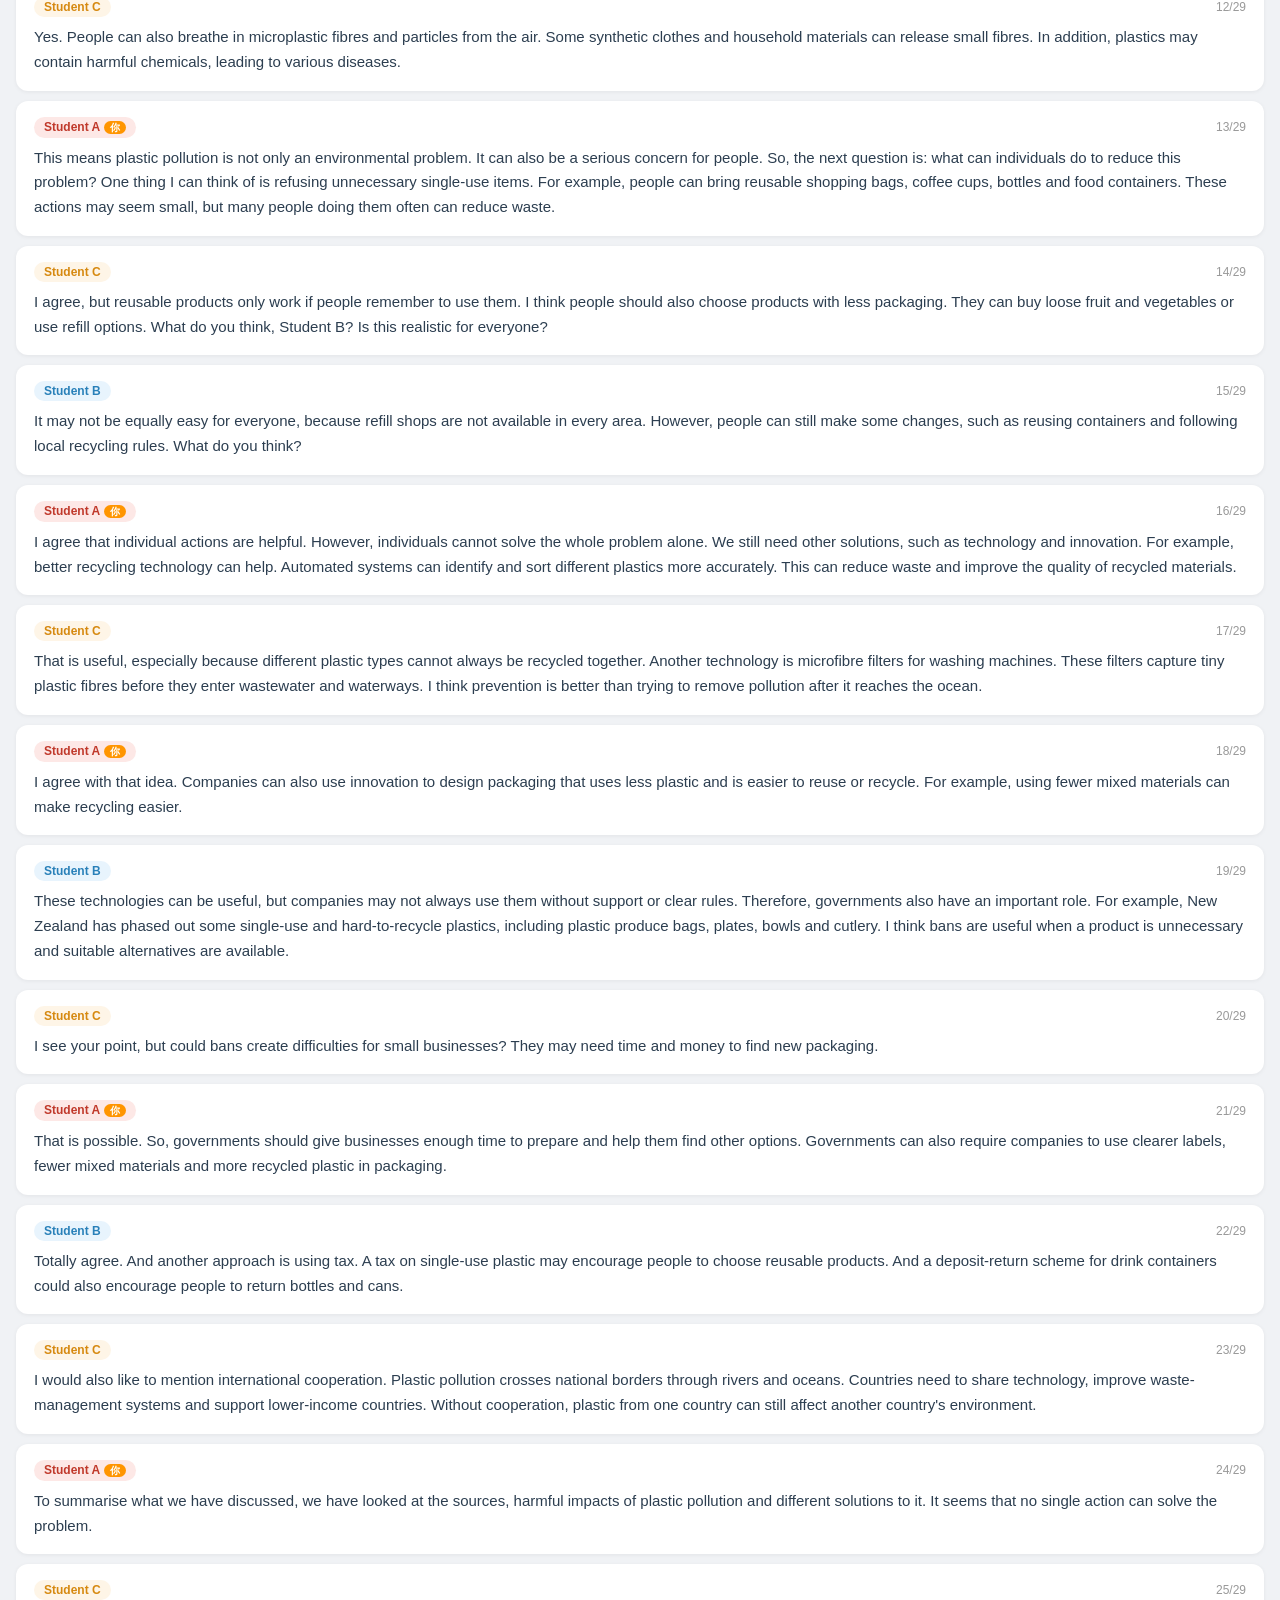
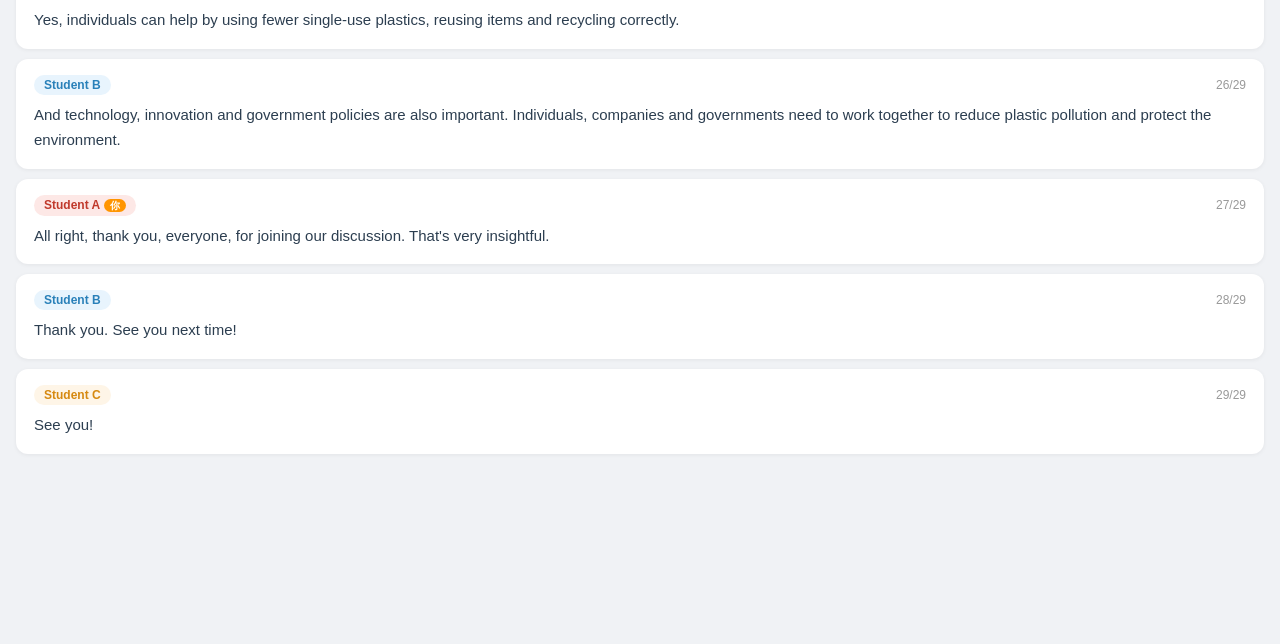
==== commit cedc95f7: "v2 final: overwrite with v3.5 features (original audio button, click-word TTS+translation, improved " ====
--- a/v2/index.html
+++ b/v2/index.html
@@ -60,8 +60,8 @@
     <span class="speech-status" id="speechStatus" style="margin-left:8px"><span class="speech-dot"></span>识别中</span>
   </div>
   <div class="dock-buttons">
-    <button class="dock-btn btn-secondary" id="prevBtn">
-      <span class="btn-icon">⏮</span><span>上一句</span>
+    <button class="dock-btn btn-secondary" id="audioBtn">
+      <span class="btn-icon">🔊</span><span>原音</span>
     </button>
     <button class="dock-btn btn-primary" id="playBtn">
       <span class="btn-icon">▶</span><span>开始练习</span>
@@ -80,7 +80,9 @@
       <li><b>选角色</b>：选 A / B / C 扮演，或选「通读」全程自动播放。</li>
       <li><b>选模式</b>：朗读模式看着读；背诵模式台词变横线，读对的词逐个亮出来，全对自动继续。</li>
       <li><b>开始</b>：点底部 ▶ 开始，轮到你时底部红条闪烁。</li>
-      <li><b>背诵提示</b>：背诵模式下按住「💡提示」可看全文，松开恢复（已识别的词不消失）。</li>
+      <li><b>背诵提示</b>：背诵模式下按住「💡提示」，<span style="color:#e67e22">橙色</span>是没读对的词，<span style="color:#1a7a5c">绿色</span>是已读对的，松开恢复横线。</li>
+      <li><b>🔊 原音</b>：点左下角原音按钮，播放当前句子的标准发音（背诵时可参考）。</li>
+      <li><b>点单词查词</b>：点任意英文单词，弹出中文翻译和 🔊 读音（像查字典一样）。</li>
       <li><b>中文翻译</b>：点「🌐翻译」开关，每句英文下面显示中文。</li>
       <li><b>操作</b>：点任意台词可跳转；空格=播放/暂停，←→=上一句/下一句。</li>
     </ol>
@@ -132,5 +134,12 @@
   }
 });
 </script>
+<!-- Word tooltip for TTS + translation -->
+<div class="word-tooltip" id="wordTooltip" style="display:none">
+  <div class="tooltip-word" id="tooltipWord"></div>
+  <div class="tooltip-translation" id="tooltipTranslation">加载中...</div>
+  <button class="tooltip-tts-btn" id="tooltipTtsBtn">🔊 读音</button>
+</div>
+
 </body>
 </html>
--- a/v2/css/style.css
+++ b/v2/css/style.css
@@ -1,4 +1,4 @@
-* { margin: 0; padding: 0; box-sizing: border-box; -webkit-tap-highlight-color: transparent; }
+* { margin: 0; padding: 0; box-sizing: border-box; -webkit-tap-highlight-color: transparent; -webkit-user-select: none; user-select: none; -webkit-touch-callout: none; }
 body {
   font-family: -apple-system, BlinkMacSystemFont, 'Segoe UI', Roboto, sans-serif;
   background: #f0f2f5; color: #1a1a2e; min-height: 100vh;
@@ -152,16 +152,44 @@
 }
 .word-revealed { color: #1a7a5c; border-bottom-color: transparent; font-weight: 600; }
 .word-missed { color: #e74c3c; border-bottom-color: #e74c3c; text-decoration: line-through; }
+/* Hint mode: show unmatched words in orange, same spacing */
+.word-hint { color: #e67e22; border-bottom: 2px solid #f5cba7; font-weight: 500; }
+/* All words are clickable for TTS + translation */
+.sentence-text span { cursor: pointer; -webkit-user-select: none; user-select: none; }
+.sentence-text span:active { opacity: 0.7; }
+
+/* Word tooltip */
+.word-tooltip {
+  position: fixed; z-index: 500; background: white;
+  border-radius: 12px; padding: 12px 16px;
+  box-shadow: 0 4px 20px rgba(0,0,0,0.15);
+  max-width: 250px; text-align: center;
+  border: 1px solid #eee;
+  transform: translateX(-50%);  /* center horizontally on the word */
+}
+.word-tooltip::after {
+  content: ''; position: absolute; bottom: -8px; left: 50%;
+  transform: translateX(-50%); border-width: 8px 8px 0;
+  border-style: solid; border-color: white transparent transparent;
+}
+.tooltip-word { font-size: 18px; font-weight: 700; color: #2c3e50; margin-bottom: 4px; }
+.tooltip-translation { font-size: 15px; color: #1a7a5c; margin-bottom: 8px; min-height: 20px; }
+.tooltip-tts-btn {
+  background: #3498db; color: white; border: none;
+  padding: 6px 16px; border-radius: 8px; font-size: 13px;
+  font-weight: 600; cursor: pointer;
+}
+.tooltip-tts-btn:active { background: #2980b9; }
 
 /* Bottom dock */
 .dock {
   position: fixed; bottom: 0; left: 0; right: 0; z-index: 200;
-  background: white; padding: 10px 16px 24px; box-shadow: 0 -2px 16px rgba(0,0,0,0.1);
+  background: white; padding: 8px 12px 20px; box-shadow: 0 -2px 16px rgba(0,0,0,0.1);
 }
 .my-turn-bar {
   background: linear-gradient(135deg, #ff9500, #ff6b00); color: white;
-  padding: 10px 16px; border-radius: 10px; text-align: center;
-  font-weight: 700; font-size: 16px; margin-bottom: 10px;
+  padding: 8px 16px; border-radius: 10px; text-align: center;
+  font-weight: 700; font-size: 15px; margin-bottom: 8px;
   animation: pulse 1.2s infinite; display: none;
 }
 .my-turn-bar.show { display: block; }
@@ -169,14 +197,14 @@
   0%, 100% { opacity: 1; transform: scale(1); }
   50% { opacity: 0.85; transform: scale(1.01); }
 }
-.dock-buttons { display: flex; gap: 10px; align-items: center; }
+.dock-buttons { display: flex; gap: 8px; align-items: center; }
 .dock-btn {
-  flex: 1; padding: 14px 8px; border: none; border-radius: 12px;
-  font-size: 14px; font-weight: 600; cursor: pointer; display: flex;
-  flex-direction: column; align-items: center; gap: 2px; transition: all 0.15s;
+  flex: 1; padding: 8px 4px; border: none; border-radius: 10px;
+  font-size: 12px; font-weight: 600; cursor: pointer; display: flex;
+  flex-direction: column; align-items: center; gap: 1px; transition: all 0.15s;
 }
 .dock-btn:active { transform: scale(0.96); }
-.dock-btn .btn-icon { font-size: 20px; }
+.dock-btn .btn-icon { font-size: 18px; }
 .btn-secondary { background: #eef1f4; color: #555; }
 .btn-primary { background: linear-gradient(135deg, #1a7a5c, #2d9a74); color: white; flex: 1.5; }
 .btn-primary.my-turn-mode { background: linear-gradient(135deg, #ff9500, #ff6b00); }
